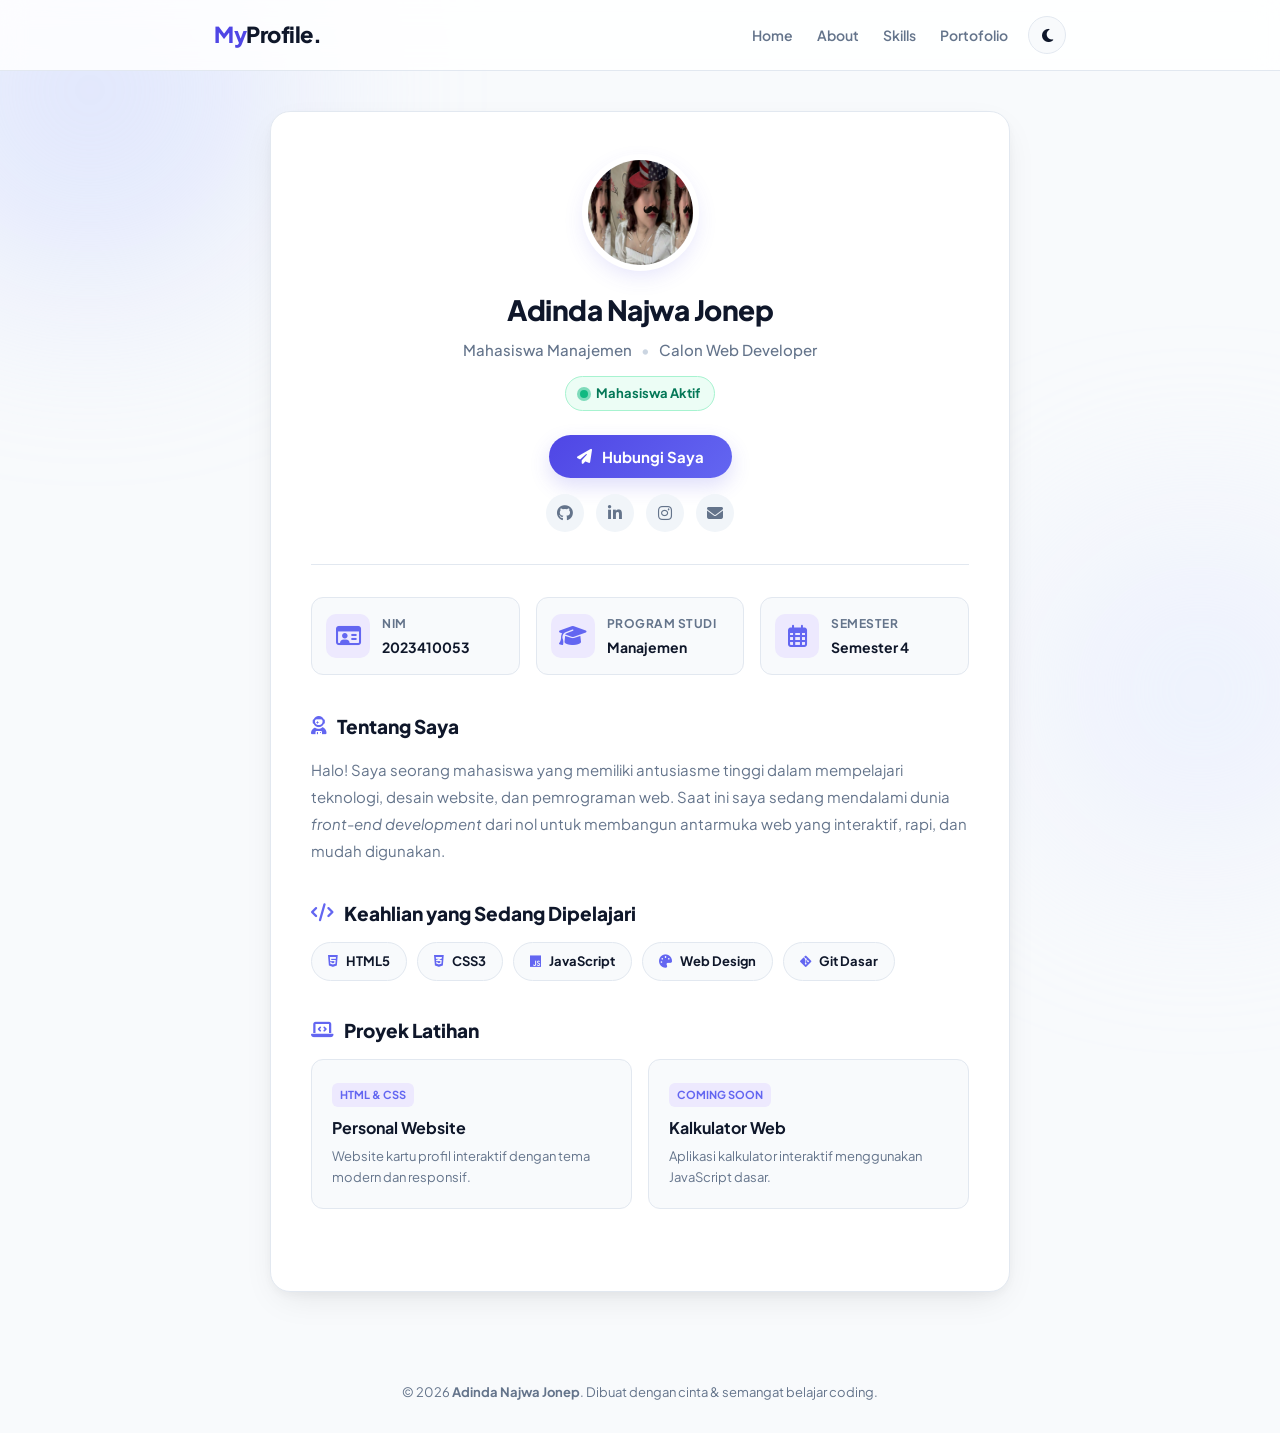
==== index.html @ 8501db05 "Add files via upload" ====
<!DOCTYPE html>
<html lang="id">

<head>
    <meta charset="UTF-8">
    <meta name="viewport" content="width=device-width, initial-scale=1.0">
    <title>Profil Mahasiswa - Adinda Najwa Jonep</title>

    <!-- Google Fonts: Plus Jakarta Sans -->
    <link rel="preconnect" href="https://fonts.googleapis.com">
    <link rel="preconnect" href="https://fonts.gstatic.com" crossorigin>
    <link href="https://fonts.googleapis.com/css2?family=Plus+Jakarta+Sans:wght@400;500;600;700;800&display=swap" rel="stylesheet">

    <!-- Font Awesome Icons -->
    <link rel="stylesheet" href="https://cdnjs.cloudflare.com/ajax/libs/font-awesome/6.5.1/css/all.min.css">

    <link rel="stylesheet" href="style.css">
</head>

<body>

    <!-- BACKGROUND GLOW EFFECT -->
    <div class="bg-shape shape-1"></div>
    <div class="bg-shape shape-2"></div>

    <!-- HEADER -->
    <header>
        <nav class="navbar">
            <h2 class="logo"><span class="highlight">My</span>Profile.</h2>

            <div class="nav-right">
                <ul class="menu">
                    <li><a href="#home">Home</a></li>
                    <li><a href="#about">About</a></li>
                    <li><a href="#skills">Skills</a></li>
                    <li><a href="#projects">Portofolio</a></li>
                </ul>

                <!-- TOMBOL TOGGLE DARK MODE -->
                <button id="theme-toggle" class="theme-btn" title="Ganti Mode Gelap/Terang" onclick="toggleTheme()">
                    <i id="theme-icon" class="fa-solid fa-moon"></i>
                </button>
            </div>
        </nav>
    </header>

    <!-- PROFIL UTAMA -->
    <main>
        <section class="profile-card" id="home">

            <!-- FOTO / INISIAL DENGAN GLOW RING -->
            <div class="avatar-wrapper">
                <img src="foto.jpg" alt="Foto Adinda Najwa" class="avatar" onerror="this.style.display='none'; document.getElementById('avatar-fallback').style.display='flex';">
                <div id="avatar-fallback" class="avatar" style="display: none;">
                    AJ
                </div>
            </div>

            <h1 translate="no">Adinda Najwa Jonep</h1>

            <p class="subtitle">
                Mahasiswa Manajemen <span class="divider">•</span> Calon Web Developer
            </p>

            <!-- STATUS BADGE DENGAN INDIKATOR BERKEDIP -->
            <div class="status-badge">
                <span class="status-dot"></span>
                Mahasiswa Aktif
            </div>

            <!-- TOMBOL AKSI & MEDSOS -->
            <div class="cta-actions">
                <button class="btn-primary" onclick="bukaModal()">
                    <i class="fa-solid fa-paper-plane"></i> Hubungi Saya
                </button>
                <div class="social-links">
                    <a href="https://github.com/username_kamu" target="_blank" title="GitHub" class="social-btn"><i class="fa-brands fa-github"></i></a>
                    <a href="https://linkedin.com/in/username_kamu" target="_blank" title="LinkedIn" class="social-btn"><i class="fa-brands fa-linkedin-in"></i></a>
                    <a href="https://instagram.com/dindawng" target="_blank" title="Instagram" class="social-btn"><i class="fa-brands fa-instagram"></i></a>
                    <a href="mailto:adindanajwa28@gmail.com" title="Email" class="social-btn"><i class="fa-solid fa-envelope"></i></a>
                </div>
            </div>

            <hr class="separator">

            <!-- INFORMASI MAHASISWA DENGAN IKON -->
            <div class="information">
                <div class="info-card">
                    <div class="info-icon"><i class="fa-regular fa-id-card"></i></div>
                    <div>
                        <h3>NIM</h3>
                        <p>2023410053</p>
                    </div>
                </div>

                <div class="info-card">
                    <div class="info-icon"><i class="fa-solid fa-graduation-cap"></i></div>
                    <div>
                        <h3>Program Studi</h3>
                        <p>Manajemen</p>
                    </div>
                </div>

                <div class="info-card">
                    <div class="info-icon"><i class="fa-regular fa-calendar-days"></i></div>
                    <div>
                        <h3>Semester</h3>
                        <p>Semester 4</p>
                    </div>
                </div>
            </div>

            <!-- TENTANG SAYA -->
            <section class="content-section" id="about">
                <h2><i class="fa-solid fa-user-astronaut"></i> Tentang Saya</h2>
                <p>
                    Halo! Saya seorang mahasiswa yang memiliki antusiasme tinggi dalam mempelajari teknologi, desain website, dan pemrograman web. Saat ini saya sedang mendalami dunia <em>front-end development</em> dari nol untuk membangun antarmuka web yang interaktif, rapi, dan mudah digunakan.
                </p>
            </section>

            <!-- KEMAMPUAN -->
            <section class="content-section" id="skills">
                <h2><i class="fa-solid fa-code"></i> Keahlian yang Sedang Dipelajari</h2>
                <div class="skill-list">
                    <span class="skill-pill"><i class="fa-brands fa-html5"></i> HTML5</span>
                    <span class="skill-pill"><i class="fa-brands fa-css3-alt"></i> CSS3</span>
                    <span class="skill-pill"><i class="fa-brands fa-js"></i> JavaScript</span>
                    <span class="skill-pill"><i class="fa-solid fa-palette"></i> Web Design</span>
                    <span class="skill-pill"><i class="fa-brands fa-git-alt"></i> Git Dasar</span>
                </div>
            </section>

            <!-- CONTOH SECTION PORTOFOLIO / PROYEK LATIHAN -->
            <section class="content-section" id="projects">
                <h2><i class="fa-solid fa-laptop-code"></i> Proyek Latihan</h2>
                <div class="project-grid">
                    <div class="project-card">
                        <div class="project-tag">HTML & CSS</div>
                        <h4>Personal Website</h4>
                        <p>Website kartu profil interaktif dengan tema modern dan responsif.</p>
                    </div>
                    <div class="project-card">
                        <div class="project-tag">Coming Soon</div>
                        <h4>Kalkulator Web</h4>
                        <p>Aplikasi kalkulator interaktif menggunakan JavaScript dasar.</p>
                    </div>
                </div>
            </section>

        </section>
    </main>

    <!-- FOOTER -->
    <footer>
        <p>© 2026 <strong>Adinda Najwa Jonep</strong>. Dibuat dengan cinta & semangat belajar coding.</p>
    </footer>

    <!-- MODAL POPUP KONTAK INTERAKTIF -->
    <div id="contact-modal" class="modal-backdrop" onclick="tutupModalLuar(event)">
        <div class="modal-box">
            <div class="modal-header">
                <h3><i class="fa-solid fa-address-book"></i> Hubungi Adinda</h3>
                <button class="modal-close" onclick="tutupModal()">&times;</button>
            </div>
            <div class="modal-body">
                <p>Silakan pilih media komunikasi yang paling kamu sukai:</p>
                <div class="modal-options">
                    <a href="https://wa.me/6287778567403?text=Halo%20Adinda,%20saya%20melihat%20website%20profil%20kamu!" target="_blank" class="modal-option-btn wa-btn">
                        <i class="fa-brands fa-whatsapp"></i> Chat via WhatsApp
                    </a>
                    <a href="mailto:adindanajwa28@gmail.com" class="modal-option-btn email-btn">
                        <i class="fa-solid fa-envelope"></i> Kirim Email
                    </a>
                    <button class="modal-option-btn copy-btn" onclick="salinKontak()">
                        <i class="fa-regular fa-copy"></i> <span id="copy-text">Salin Nomor WhatsApp</span>
                    </button>
                </div>
            </div>
        </div>
    </div>

    <!-- JAVASCRIPT UNTUK FITUR INTERAKTIF -->
    <script>
        // 1. FITUR TOGGLE DARK MODE (DENGAN LOCALSTORAGE)
        const themeIcon = document.getElementById('theme-icon');

        // Cek jika pengunjung sebelumnya memilih mode gelap
        if (localStorage.getItem('theme') === 'dark') {
            document.body.classList.add('dark-mode');
            themeIcon.classList.replace('fa-moon', 'fa-sun');
        }

        function toggleTheme() {
            document.body.classList.toggle('dark-mode');
            const isDark = document.body.classList.contains('dark-mode');

            if (isDark) {
                themeIcon.classList.replace('fa-moon', 'fa-sun');
                localStorage.setItem('theme', 'dark');
            } else {
                themeIcon.classList.replace('fa-sun', 'fa-moon');
                localStorage.setItem('theme', 'light');
            }
        }

        // 2. FITUR POPUP MODAL KONTAK
        const modal = document.getElementById('contact-modal');

        function bukaModal() {
            modal.classList.add('active');
        }

        function tutupModal() {
            modal.classList.remove('active');
        }

        function tutupModalLuar(e) {
            if (e.target === modal) {
                tutupModal();
            }
        }

        // Menutup modal dengan tombol Escape pada keyboard
        document.addEventListener('keydown', function(e) {
            if (e.key === 'Escape' && modal.classList.contains('active')) {
                tutupModal();
            }
        });

        // 3. FITUR SALIN NOMOR KE CLIPBOARD DENGAN FEEDBACK ANIMASI
        function salinKontak() {
            const nomor = "087778567403";
            navigator.clipboard.writeText(nomor).then(function() {
                const copyText = document.getElementById('copy-text');
                const originalText = copyText.innerText;
                copyText.innerText = "Nomor Tersalin! ✅";
                setTimeout(function() {
                    copyText.innerText = originalText;
                }, 2000);
            });
        }
    </script>
</body>
</html>
---- style.css ----
/* PENGATURAN DASAR & VARIABEL WARNA */
:root {
    --primary: #4f46e5;
    --primary-light: #6366f1;
    --primary-glow: rgba(79, 70, 229, 0.18);
    --secondary: #06b6d4;
    --text-dark: #0f172a;
    --text-muted: #64748b;
    --bg-page: #f8fafc;
    --card-bg: #ffffff;
    --card-sub-bg: #f8fafc;
    --nav-bg: rgba(255, 255, 255, 0.85);
    --border-color: #e2e8f0;
    --icon-bg: #ede9fe;
    --status-bg: #ecfdf5;
    --status-color: #047857;
    --status-border: #a7f3d0;
    --social-bg: #f1f5f9;
    --radius-lg: 20px;
    --radius-md: 12px;
}

/* TEMA GELAP (DARK MODE) */
body.dark-mode {
    --primary: #6366f1;
    --primary-light: #818cf8;
    --primary-glow: rgba(99, 102, 241, 0.35);
    --secondary: #22d3ee;
    --text-dark: #f8fafc;
    --text-muted: #94a3b8;
    --bg-page: #0f172a;
    --card-bg: #1e293b;
    --card-sub-bg: #0f172a;
    --nav-bg: rgba(15, 23, 42, 0.85);
    --border-color: #334155;
    --icon-bg: #312e81;
    --status-bg: rgba(16, 185, 129, 0.15);
    --status-color: #34d399;
    --status-border: rgba(16, 185, 129, 0.3);
    --social-bg: #334155;
}

* {
    margin: 0;
    padding: 0;
    box-sizing: border-box;
}

html {
    scroll-behavior: smooth;
}

body {
    font-family: 'Plus Jakarta Sans', sans-serif;
    background-color: var(--bg-page);
    color: var(--text-dark);
    position: relative;
    overflow-x: hidden;
    line-height: 1.6;
    transition: background-color 0.3s ease, color 0.3s ease;
}

/* HIASAN BACKGROUND GLOW */
.bg-shape {
    position: fixed;
    border-radius: 50%;
    filter: blur(100px);
    z-index: -1;
    opacity: 0.5;
    pointer-events: none;
    transition: background 0.3s ease;
}
.shape-1 {
    width: 380px;
    height: 380px;
    background: #c7d2fe;
    top: -100px;
    left: -100px;
}
.shape-2 {
    width: 320px;
    height: 320px;
    background: #e0e7ff;
    bottom: 50px;
    right: -80px;
}

body.dark-mode .shape-1 {
    background: #312e81;
    opacity: 0.25;
}
body.dark-mode .shape-2 {
    background: #1e1b4b;
    opacity: 0.25;
}

/* NAVBAR */
header {
    background-color: var(--nav-bg);
    backdrop-filter: blur(12px);
    position: sticky;
    top: 0;
    z-index: 100;
    border-bottom: 1px solid var(--border-color);
    transition: background-color 0.3s ease, border-color 0.3s ease;
}

.navbar {
    max-width: 900px;
    margin: auto;
    padding: 16px 24px;
    display: flex;
    justify-content: space-between;
    align-items: center;
}

.logo {
    font-size: 22px;
    font-weight: 800;
    color: var(--text-dark);
    letter-spacing: -0.5px;
}

.logo .highlight {
    color: var(--primary);
}

.nav-right {
    display: flex;
    align-items: center;
    gap: 20px;
}

.menu {
    display: flex;
    gap: 24px;
    list-style: none;
}

.menu a {
    text-decoration: none;
    color: var(--text-muted);
    font-weight: 600;
    font-size: 14px;
    transition: color 0.2s ease;
}

.menu a:hover {
    color: var(--primary);
}

/* TOMBOL TEMA (DARK / LIGHT) */
.theme-btn {
    background: var(--card-sub-bg);
    border: 1px solid var(--border-color);
    color: var(--text-dark);
    width: 38px;
    height: 38px;
    border-radius: 50%;
    cursor: pointer;
    display: flex;
    align-items: center;
    justify-content: center;
    font-size: 15px;
    transition: all 0.3s ease;
}

.theme-btn:hover {
    background-color: var(--primary);
    color: white;
    border-color: var(--primary);
    transform: rotate(20deg) scale(1.08);
}

/* MAIN WRAPPER */
main {
    max-width: 780px;
    margin: 40px auto 60px;
    padding: 0 20px;
}

/* KARTU PROFIL UTAMA */
.profile-card {
    background-color: var(--card-bg);
    padding: 48px 40px;
    border-radius: var(--radius-lg);
    box-shadow: 0 12px 36px -10px rgba(0, 0, 0, 0.1), 
                0 4px 12px rgba(0, 0, 0, 0.04);
    border: 1px solid var(--border-color);
    text-align: center;
    transition: background-color 0.3s ease, border-color 0.3s ease;
}

/* AVATAR DENGAN RING GRADIENT */
.avatar-wrapper {
    display: inline-block;
    margin-bottom: 16px;
}

.avatar {
    width: 105px;
    height: 105px;
    border-radius: 50%;
    object-fit: cover;
    box-shadow: 0 0 0 6px var(--card-bg), 0 8px 24px var(--primary-glow);
    transition: transform 0.3s ease, box-shadow 0.3s ease;
    display: block;
}

div.avatar {
    background: linear-gradient(135deg, var(--primary), var(--secondary));
    color: white;
    display: flex;
    justify-content: center;
    align-items: center;
    font-size: 36px;
    font-weight: 800;
}

.avatar:hover {
    transform: scale(1.06) rotate(3deg);
}

.profile-card h1 {
    font-size: 28px;
    font-weight: 800;
    color: var(--text-dark);
    margin-bottom: 6px;
    letter-spacing: -0.5px;
}

.subtitle {
    color: var(--text-muted);
    font-size: 15px;
    margin-bottom: 14px;
    font-weight: 500;
}

.subtitle .divider {
    color: #cbd5e1;
    margin: 0 6px;
}

/* STATUS BADGE DENGAN ANIMASI PULSE */
.status-badge {
    display: inline-flex;
    align-items: center;
    gap: 8px;
    background-color: #ecfdf5;
    color: #047857;
    padding: 6px 14px;
    border-radius: 999px;
    font-size: 13px;
    font-weight: 700;
    border: 1px solid #a7f3d0;
    margin-bottom: 24px;
}

.status-dot {
    width: 8px;
    height: 8px;
    background-color: #10b981;
    border-radius: 50%;
    position: relative;
}

.status-dot::after {
    content: '';
    position: absolute;
    top: -3px;
    left: -3px;
    width: 14px;
    height: 14px;
    border-radius: 50%;
    background-color: #10b981;
    opacity: 0.5;
    animation: pulse 1.8s infinite;
}

@keyframes pulse {
    0% { transform: scale(0.6); opacity: 0.8; }
    100% { transform: scale(1.8); opacity: 0; }
}

/* TOMBOL AKSI & MEDIA SOSIAL */
.cta-actions {
    display: flex;
    flex-direction: column;
    align-items: center;
    gap: 16px;
    margin-bottom: 10px;
}

.btn-primary {
    display: inline-flex;
    align-items: center;
    gap: 10px;
    background: linear-gradient(135deg, var(--primary), var(--primary-light));
    color: white;
    padding: 12px 28px;
    font-size: 15px;
    font-weight: 700;
    font-family: inherit;
    border: none;
    border-radius: 999px;
    cursor: pointer;
    text-decoration: none;
    box-shadow: 0 8px 20px var(--primary-glow);
    transition: all 0.25s ease;
}

.btn-primary:hover {
    transform: translateY(-2px);
    box-shadow: 0 12px 24px rgba(79, 70, 229, 0.3);
}

.btn-primary:active {
    transform: translateY(0);
}

.social-links {
    display: flex;
    gap: 12px;
}

.social-btn {
    width: 38px;
    height: 38px;
    border-radius: 50%;
    background-color: var(--social-bg);
    color: var(--text-muted);
    display: flex;
    align-items: center;
    justify-content: center;
    text-decoration: none;
    font-size: 16px;
    transition: all 0.2s ease;
}

.social-btn:hover {
    background-color: var(--primary);
    color: white;
    transform: translateY(-3px);
}

.separator {
    border: none;
    border-top: 1px solid var(--border-color);
    margin: 32px 0;
}

/* GRID INFORMASI MAHASISWA */
.information {
    display: grid;
    grid-template-columns: repeat(3, 1fr);
    gap: 16px;
    margin-bottom: 36px;
}

.info-card {
    background-color: var(--card-sub-bg);
    border: 1px solid var(--border-color);
    padding: 16px 14px;
    border-radius: var(--radius-md);
    display: flex;
    align-items: center;
    gap: 12px;
    text-align: left;
    transition: all 0.25s ease;
}

.info-card:hover {
    background-color: var(--card-bg);
    box-shadow: 0 8px 20px rgba(0, 0, 0, 0.08);
    transform: translateY(-3px);
    border-color: var(--primary-light);
}

.info-icon {
    font-size: 22px;
    color: var(--primary-light);
    background-color: var(--icon-bg);
    width: 44px;
    height: 44px;
    border-radius: 10px;
    display: flex;
    align-items: center;
    justify-content: center;
    flex-shrink: 0;
    transition: background-color 0.3s ease, color 0.3s ease;
}

.info-card h3 {
    font-size: 12px;
    text-transform: uppercase;
    letter-spacing: 0.5px;
    color: var(--text-muted);
    margin-bottom: 2px;
}

.info-card p {
    font-size: 14px;
    font-weight: 700;
    color: var(--text-dark);
}

/* SECTION KONTEN */
.content-section {
    text-align: left;
    margin-bottom: 34px;
}

.content-section h2 {
    font-size: 19px;
    font-weight: 800;
    margin-bottom: 14px;
    color: var(--text-dark);
    display: flex;
    align-items: center;
    gap: 10px;
}

.content-section h2 i {
    color: var(--primary-light);
    font-size: 18px;
}

.content-section p {
    color: var(--text-muted);
    font-size: 15px;
    line-height: 1.8;
}

/* SKILLS BADGES */
.skill-list {
    display: flex;
    flex-wrap: wrap;
    gap: 10px;
}

.skill-pill {
    background: var(--card-sub-bg);
    color: var(--text-dark);
    padding: 8px 16px;
    border-radius: 999px;
    font-size: 13px;
    font-weight: 700;
    display: inline-flex;
    align-items: center;
    gap: 8px;
    border: 1px solid var(--border-color);
    transition: all 0.2s ease;
    cursor: default;
}

.skill-pill i {
    color: var(--primary-light);
}

.skill-pill:hover {
    background-color: var(--primary);
    color: white;
    border-color: var(--primary);
    transform: translateY(-2px);
}

.skill-pill:hover i {
    color: white;
}

/* PORTOFOLIO / PROYEK */
.project-grid {
    display: grid;
    grid-template-columns: repeat(2, 1fr);
    gap: 16px;
}

.project-card {
    background-color: var(--card-sub-bg);
    border: 1px solid var(--border-color);
    padding: 20px;
    border-radius: var(--radius-md);
    transition: all 0.25s ease;
}

.project-card:hover {
    background-color: var(--card-bg);
    box-shadow: 0 10px 24px rgba(0, 0, 0, 0.08);
    transform: translateY(-3px);
    border-color: var(--primary-light);
}

.project-tag {
    display: inline-block;
    font-size: 11px;
    font-weight: 700;
    text-transform: uppercase;
    color: var(--primary-light);
    background-color: var(--icon-bg);
    padding: 3px 8px;
    border-radius: 6px;
    margin-bottom: 8px;
    transition: background-color 0.3s ease, color 0.3s ease;
}

.project-card h4 {
    font-size: 16px;
    font-weight: 700;
    margin-bottom: 6px;
    color: var(--text-dark);
}

.project-card p {
    font-size: 13px;
    line-height: 1.6;
    color: var(--text-muted);
}

/* MODAL POPUP KONTAK INTERAKTIF */
.modal-backdrop {
    position: fixed;
    top: 0;
    left: 0;
    width: 100%;
    height: 100%;
    background-color: rgba(15, 23, 42, 0.65);
    backdrop-filter: blur(8px);
    display: none;
    justify-content: center;
    align-items: center;
    z-index: 1000;
    opacity: 0;
    transition: opacity 0.3s ease;
    padding: 20px;
}

.modal-backdrop.active {
    display: flex;
    opacity: 1;
}

.modal-box {
    background-color: var(--card-bg);
    border: 1px solid var(--border-color);
    border-radius: var(--radius-lg);
    width: 100%;
    max-width: 420px;
    padding: 28px;
    box-shadow: 0 20px 50px rgba(0, 0, 0, 0.3);
    transform: translateY(20px) scale(0.95);
    transition: all 0.3s cubic-bezier(0.34, 1.56, 0.64, 1);
}

.modal-backdrop.active .modal-box {
    transform: translateY(0) scale(1);
}

.modal-header {
    display: flex;
    justify-content: space-between;
    align-items: center;
    margin-bottom: 12px;
}

.modal-header h3 {
    font-size: 18px;
    font-weight: 800;
    color: var(--text-dark);
    display: flex;
    align-items: center;
    gap: 10px;
}

.modal-header h3 i {
    color: var(--primary-light);
}

.modal-close {
    background: none;
    border: none;
    font-size: 26px;
    color: var(--text-muted);
    cursor: pointer;
    line-height: 1;
    transition: color 0.2s ease;
}

.modal-close:hover {
    color: #ef4444;
}

.modal-body p {
    color: var(--text-muted);
    font-size: 14px;
    margin-bottom: 20px;
    line-height: 1.5;
}

.modal-options {
    display: flex;
    flex-direction: column;
    gap: 12px;
}

.modal-option-btn {
    display: flex;
    align-items: center;
    justify-content: center;
    gap: 10px;
    padding: 13px 20px;
    border-radius: var(--radius-md);
    font-weight: 700;
    font-size: 14px;
    text-decoration: none;
    border: none;
    cursor: pointer;
    font-family: inherit;
    transition: all 0.2s ease;
}

.modal-option-btn.wa-btn {
    background: #22c55e;
    color: white;
}
.modal-option-btn.wa-btn:hover {
    background: #16a34a;
    transform: translateY(-2px);
    box-shadow: 0 6px 16px rgba(34, 197, 94, 0.3);
}

.modal-option-btn.email-btn {
    background: var(--card-sub-bg);
    color: var(--text-dark);
    border: 1px solid var(--border-color);
}
.modal-option-btn.email-btn:hover {
    background: var(--primary);
    color: white;
    border-color: var(--primary);
    transform: translateY(-2px);
}

.modal-option-btn.copy-btn {
    background: var(--card-sub-bg);
    color: var(--text-dark);
    border: 1px solid var(--border-color);
}
.modal-option-btn.copy-btn:hover {
    background: var(--card-bg);
    border-color: var(--primary-light);
    color: var(--primary-light);
}

/* FOOTER */
footer {
    text-align: center;
    padding: 30px 20px;
    color: var(--text-muted);
    font-size: 13px;
}

/* RESPONSIVE (MOBILE) */
@media (max-width: 640px) {
    .profile-card {
        padding: 30px 20px;
    }

    .navbar {
        flex-direction: column;
        gap: 14px;
    }

    .nav-right {
        flex-direction: column;
        gap: 14px;
    }

    .information {
        grid-template-columns: 1fr;
    }

    .project-grid {
        grid-template-columns: 1fr;
    }
}
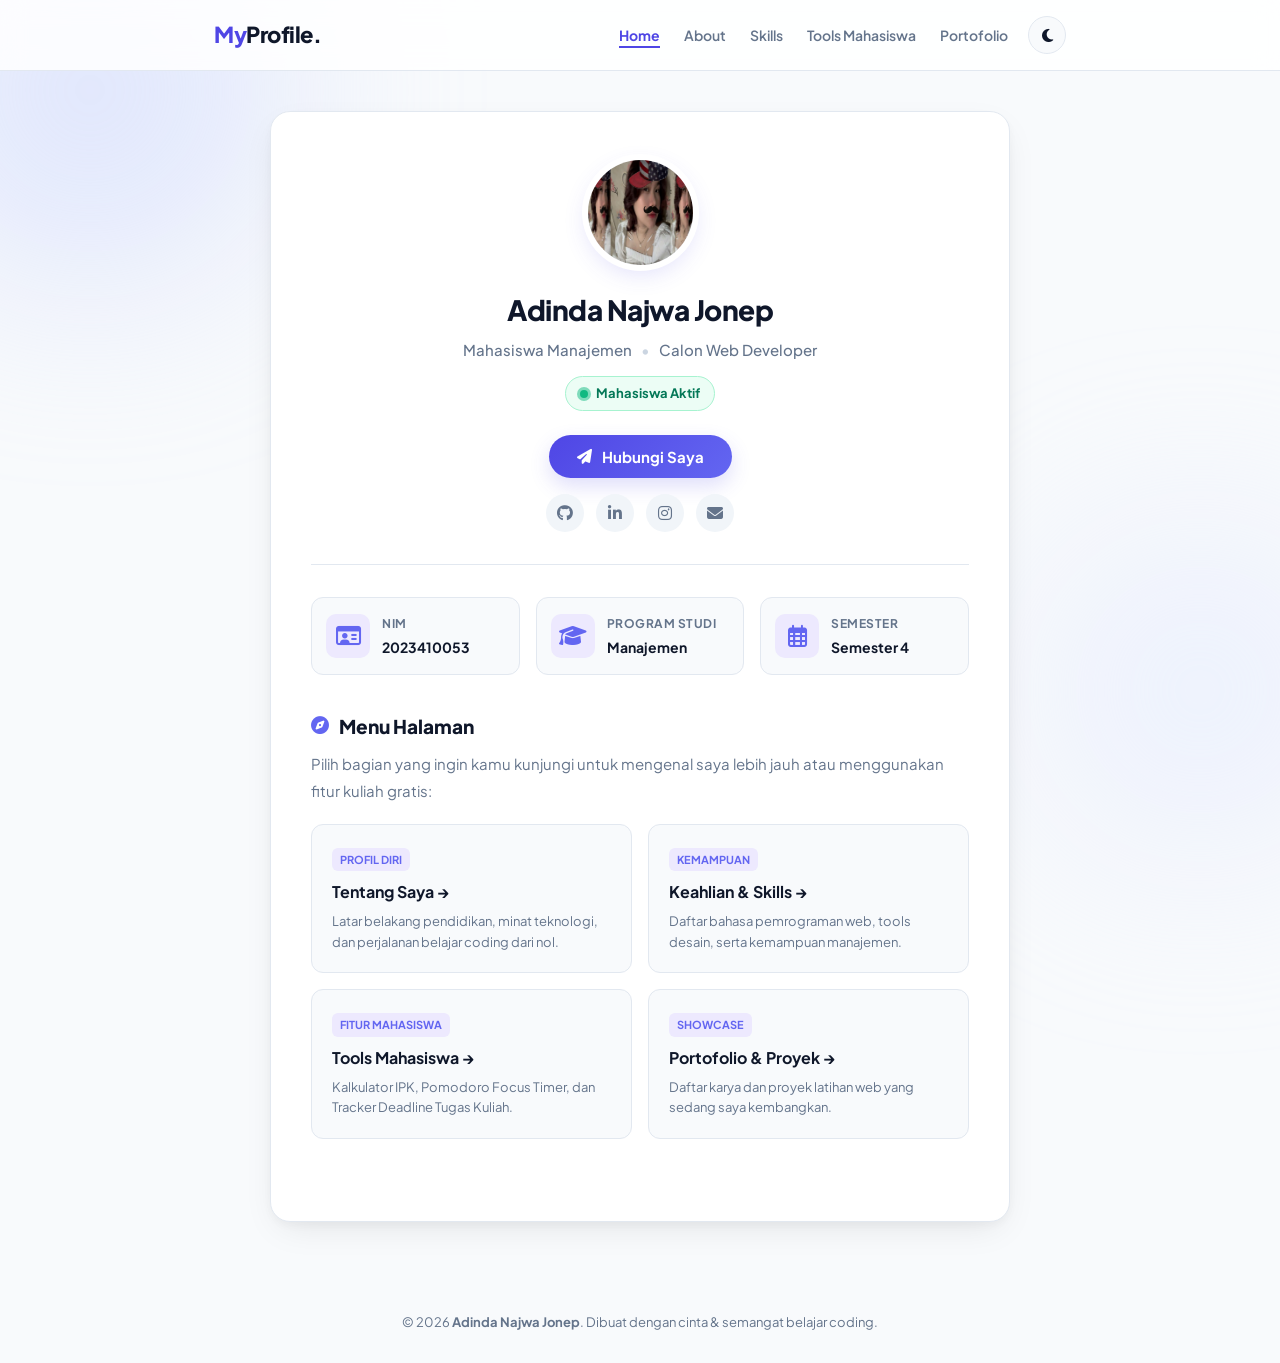
==== commit b734f0e1: "Add files via upload" ====
--- a/index.html
+++ b/index.html
@@ -1,244 +1,238 @@
-<!DOCTYPE html>
-<html lang="id">
-
-<head>
-    <meta charset="UTF-8">
-    <meta name="viewport" content="width=device-width, initial-scale=1.0">
-    <title>Profil Mahasiswa - Adinda Najwa Jonep</title>
-
-    <!-- Google Fonts: Plus Jakarta Sans -->
-    <link rel="preconnect" href="https://fonts.googleapis.com">
-    <link rel="preconnect" href="https://fonts.gstatic.com" crossorigin>
-    <link href="https://fonts.googleapis.com/css2?family=Plus+Jakarta+Sans:wght@400;500;600;700;800&display=swap" rel="stylesheet">
-
-    <!-- Font Awesome Icons -->
-    <link rel="stylesheet" href="https://cdnjs.cloudflare.com/ajax/libs/font-awesome/6.5.1/css/all.min.css">
-
-    <link rel="stylesheet" href="style.css">
-</head>
-
-<body>
-
-    <!-- BACKGROUND GLOW EFFECT -->
-    <div class="bg-shape shape-1"></div>
-    <div class="bg-shape shape-2"></div>
-
-    <!-- HEADER -->
-    <header>
-        <nav class="navbar">
-            <h2 class="logo"><span class="highlight">My</span>Profile.</h2>
-
-            <div class="nav-right">
-                <ul class="menu">
-                    <li><a href="#home">Home</a></li>
-                    <li><a href="#about">About</a></li>
-                    <li><a href="#skills">Skills</a></li>
-                    <li><a href="#projects">Portofolio</a></li>
-                </ul>
-
-                <!-- TOMBOL TOGGLE DARK MODE -->
-                <button id="theme-toggle" class="theme-btn" title="Ganti Mode Gelap/Terang" onclick="toggleTheme()">
-                    <i id="theme-icon" class="fa-solid fa-moon"></i>
-                </button>
-            </div>
-        </nav>
-    </header>
-
-    <!-- PROFIL UTAMA -->
-    <main>
-        <section class="profile-card" id="home">
-
-            <!-- FOTO / INISIAL DENGAN GLOW RING -->
-            <div class="avatar-wrapper">
-                <img src="foto.jpg" alt="Foto Adinda Najwa" class="avatar" onerror="this.style.display='none'; document.getElementById('avatar-fallback').style.display='flex';">
-                <div id="avatar-fallback" class="avatar" style="display: none;">
-                    AJ
-                </div>
-            </div>
-
-            <h1 translate="no">Adinda Najwa Jonep</h1>
-
-            <p class="subtitle">
-                Mahasiswa Manajemen <span class="divider">•</span> Calon Web Developer
-            </p>
-
-            <!-- STATUS BADGE DENGAN INDIKATOR BERKEDIP -->
-            <div class="status-badge">
-                <span class="status-dot"></span>
-                Mahasiswa Aktif
-            </div>
-
-            <!-- TOMBOL AKSI & MEDSOS -->
-            <div class="cta-actions">
-                <button class="btn-primary" onclick="bukaModal()">
-                    <i class="fa-solid fa-paper-plane"></i> Hubungi Saya
-                </button>
-                <div class="social-links">
-                    <a href="https://github.com/username_kamu" target="_blank" title="GitHub" class="social-btn"><i class="fa-brands fa-github"></i></a>
-                    <a href="https://linkedin.com/in/username_kamu" target="_blank" title="LinkedIn" class="social-btn"><i class="fa-brands fa-linkedin-in"></i></a>
-                    <a href="https://instagram.com/dindawng" target="_blank" title="Instagram" class="social-btn"><i class="fa-brands fa-instagram"></i></a>
-                    <a href="mailto:adindanajwa28@gmail.com" title="Email" class="social-btn"><i class="fa-solid fa-envelope"></i></a>
-                </div>
-            </div>
-
-            <hr class="separator">
-
-            <!-- INFORMASI MAHASISWA DENGAN IKON -->
-            <div class="information">
-                <div class="info-card">
-                    <div class="info-icon"><i class="fa-regular fa-id-card"></i></div>
-                    <div>
-                        <h3>NIM</h3>
-                        <p>2023410053</p>
-                    </div>
-                </div>
-
-                <div class="info-card">
-                    <div class="info-icon"><i class="fa-solid fa-graduation-cap"></i></div>
-                    <div>
-                        <h3>Program Studi</h3>
-                        <p>Manajemen</p>
-                    </div>
-                </div>
-
-                <div class="info-card">
-                    <div class="info-icon"><i class="fa-regular fa-calendar-days"></i></div>
-                    <div>
-                        <h3>Semester</h3>
-                        <p>Semester 4</p>
-                    </div>
-                </div>
-            </div>
-
-            <!-- TENTANG SAYA -->
-            <section class="content-section" id="about">
-                <h2><i class="fa-solid fa-user-astronaut"></i> Tentang Saya</h2>
-                <p>
-                    Halo! Saya seorang mahasiswa yang memiliki antusiasme tinggi dalam mempelajari teknologi, desain website, dan pemrograman web. Saat ini saya sedang mendalami dunia <em>front-end development</em> dari nol untuk membangun antarmuka web yang interaktif, rapi, dan mudah digunakan.
-                </p>
-            </section>
-
-            <!-- KEMAMPUAN -->
-            <section class="content-section" id="skills">
-                <h2><i class="fa-solid fa-code"></i> Keahlian yang Sedang Dipelajari</h2>
-                <div class="skill-list">
-                    <span class="skill-pill"><i class="fa-brands fa-html5"></i> HTML5</span>
-                    <span class="skill-pill"><i class="fa-brands fa-css3-alt"></i> CSS3</span>
-                    <span class="skill-pill"><i class="fa-brands fa-js"></i> JavaScript</span>
-                    <span class="skill-pill"><i class="fa-solid fa-palette"></i> Web Design</span>
-                    <span class="skill-pill"><i class="fa-brands fa-git-alt"></i> Git Dasar</span>
-                </div>
-            </section>
-
-            <!-- CONTOH SECTION PORTOFOLIO / PROYEK LATIHAN -->
-            <section class="content-section" id="projects">
-                <h2><i class="fa-solid fa-laptop-code"></i> Proyek Latihan</h2>
-                <div class="project-grid">
-                    <div class="project-card">
-                        <div class="project-tag">HTML & CSS</div>
-                        <h4>Personal Website</h4>
-                        <p>Website kartu profil interaktif dengan tema modern dan responsif.</p>
-                    </div>
-                    <div class="project-card">
-                        <div class="project-tag">Coming Soon</div>
-                        <h4>Kalkulator Web</h4>
-                        <p>Aplikasi kalkulator interaktif menggunakan JavaScript dasar.</p>
-                    </div>
-                </div>
-            </section>
-
-        </section>
-    </main>
-
-    <!-- FOOTER -->
-    <footer>
-        <p>© 2026 <strong>Adinda Najwa Jonep</strong>. Dibuat dengan cinta & semangat belajar coding.</p>
-    </footer>
-
-    <!-- MODAL POPUP KONTAK INTERAKTIF -->
-    <div id="contact-modal" class="modal-backdrop" onclick="tutupModalLuar(event)">
-        <div class="modal-box">
-            <div class="modal-header">
-                <h3><i class="fa-solid fa-address-book"></i> Hubungi Adinda</h3>
-                <button class="modal-close" onclick="tutupModal()">&times;</button>
-            </div>
-            <div class="modal-body">
-                <p>Silakan pilih media komunikasi yang paling kamu sukai:</p>
-                <div class="modal-options">
-                    <a href="https://wa.me/6287778567403?text=Halo%20Adinda,%20saya%20melihat%20website%20profil%20kamu!" target="_blank" class="modal-option-btn wa-btn">
-                        <i class="fa-brands fa-whatsapp"></i> Chat via WhatsApp
-                    </a>
-                    <a href="mailto:adindanajwa28@gmail.com" class="modal-option-btn email-btn">
-                        <i class="fa-solid fa-envelope"></i> Kirim Email
-                    </a>
-                    <button class="modal-option-btn copy-btn" onclick="salinKontak()">
-                        <i class="fa-regular fa-copy"></i> <span id="copy-text">Salin Nomor WhatsApp</span>
-                    </button>
-                </div>
-            </div>
-        </div>
-    </div>
-
-    <!-- JAVASCRIPT UNTUK FITUR INTERAKTIF -->
-    <script>
-        // 1. FITUR TOGGLE DARK MODE (DENGAN LOCALSTORAGE)
-        const themeIcon = document.getElementById('theme-icon');
-
-        // Cek jika pengunjung sebelumnya memilih mode gelap
-        if (localStorage.getItem('theme') === 'dark') {
-            document.body.classList.add('dark-mode');
-            themeIcon.classList.replace('fa-moon', 'fa-sun');
-        }
-
-        function toggleTheme() {
-            document.body.classList.toggle('dark-mode');
-            const isDark = document.body.classList.contains('dark-mode');
-
-            if (isDark) {
-                themeIcon.classList.replace('fa-moon', 'fa-sun');
-                localStorage.setItem('theme', 'dark');
-            } else {
-                themeIcon.classList.replace('fa-sun', 'fa-moon');
-                localStorage.setItem('theme', 'light');
-            }
-        }
-
-        // 2. FITUR POPUP MODAL KONTAK
-        const modal = document.getElementById('contact-modal');
-
-        function bukaModal() {
-            modal.classList.add('active');
-        }
-
-        function tutupModal() {
-            modal.classList.remove('active');
-        }
-
-        function tutupModalLuar(e) {
-            if (e.target === modal) {
-                tutupModal();
-            }
-        }
-
-        // Menutup modal dengan tombol Escape pada keyboard
-        document.addEventListener('keydown', function(e) {
-            if (e.key === 'Escape' && modal.classList.contains('active')) {
-                tutupModal();
-            }
-        });
-
-        // 3. FITUR SALIN NOMOR KE CLIPBOARD DENGAN FEEDBACK ANIMASI
-        function salinKontak() {
-            const nomor = "087778567403";
-            navigator.clipboard.writeText(nomor).then(function() {
-                const copyText = document.getElementById('copy-text');
-                const originalText = copyText.innerText;
-                copyText.innerText = "Nomor Tersalin! ✅";
-                setTimeout(function() {
-                    copyText.innerText = originalText;
-                }, 2000);
-            });
-        }
-    </script>
-</body>
-</html>+<!DOCTYPE html>
+<html lang="id">
+
+<head>
+    <meta charset="UTF-8">
+    <meta name="viewport" content="width=device-width, initial-scale=1.0">
+    <title>Beranda - Adinda Najwa Jonep</title>
+
+    <!-- Google Fonts: Plus Jakarta Sans -->
+    <link rel="preconnect" href="https://fonts.googleapis.com">
+    <link rel="preconnect" href="https://fonts.gstatic.com" crossorigin>
+    <link href="https://fonts.googleapis.com/css2?family=Plus+Jakarta+Sans:wght@400;500;600;700;800&display=swap" rel="stylesheet">
+
+    <!-- Font Awesome Icons -->
+    <link rel="stylesheet" href="https://cdnjs.cloudflare.com/ajax/libs/font-awesome/6.5.1/css/all.min.css">
+
+    <link rel="stylesheet" href="style.css">
+</head>
+
+<body>
+
+    <!-- BACKGROUND GLOW EFFECT -->
+    <div class="bg-shape shape-1"></div>
+    <div class="bg-shape shape-2"></div>
+
+    <!-- HEADER & NAVBAR -->
+    <header>
+        <nav class="navbar">
+            <h2 class="logo"><a href="index.html" style="text-decoration:none; color:inherit;"><span class="highlight">My</span>Profile.</a></h2>
+
+            <div class="nav-right">
+                <ul class="menu">
+                    <li><a href="index.html" class="active">Home</a></li>
+                    <li><a href="about.html">About</a></li>
+                    <li><a href="skills.html">Skills</a></li>
+                    <li><a href="tools.html">Tools Mahasiswa</a></li>
+                    <li><a href="projects.html">Portofolio</a></li>
+                </ul>
+
+                <!-- TOMBOL TOGGLE DARK MODE -->
+                <button id="theme-toggle" class="theme-btn" title="Ganti Mode Gelap/Terang" onclick="toggleTheme()">
+                    <i id="theme-icon" class="fa-solid fa-moon"></i>
+                </button>
+            </div>
+        </nav>
+    </header>
+
+    <!-- PROFIL UTAMA -->
+    <main>
+        <section class="profile-card">
+
+            <!-- FOTO / INISIAL DENGAN GLOW RING -->
+            <div class="avatar-wrapper">
+                <img src="foto.jpg" alt="Foto Adinda Najwa" class="avatar" onerror="this.style.display='none'; document.getElementById('avatar-fallback').style.display='flex';">
+                <div id="avatar-fallback" class="avatar" style="display: none;">
+                    AJ
+                </div>
+            </div>
+
+            <h1 translate="no">Adinda Najwa Jonep</h1>
+
+            <p class="subtitle">
+                Mahasiswa Manajemen <span class="divider">•</span> Calon Web Developer
+            </p>
+
+            <!-- STATUS BADGE DENGAN INDIKATOR BERKEDIP -->
+            <div class="status-badge">
+                <span class="status-dot"></span>
+                Mahasiswa Aktif
+            </div>
+
+            <!-- TOMBOL AKSI & MEDSOS -->
+            <div class="cta-actions">
+                <button class="btn-primary" onclick="bukaModal()">
+                    <i class="fa-solid fa-paper-plane"></i> Hubungi Saya
+                </button>
+                <div class="social-links">
+                    <a href="https://github.com/awaagt" target="_blank" title="GitHub" class="social-btn"><i class="fa-brands fa-github"></i></a>
+                    <a href="https://linkedin.com" target="_blank" title="LinkedIn" class="social-btn"><i class="fa-brands fa-linkedin-in"></i></a>
+                    <a href="https://instagram.com/dindawng" target="_blank" title="Instagram" class="social-btn"><i class="fa-brands fa-instagram"></i></a>
+                    <a href="mailto:adindanajwa28@gmail.com" title="Email" class="social-btn"><i class="fa-solid fa-envelope"></i></a>
+                </div>
+            </div>
+
+            <hr class="separator">
+
+            <!-- INFORMASI MAHASISWA DENGAN IKON -->
+            <div class="information">
+                <div class="info-card">
+                    <div class="info-icon"><i class="fa-regular fa-id-card"></i></div>
+                    <div>
+                        <h3>NIM</h3>
+                        <p>2023410053</p>
+                    </div>
+                </div>
+
+                <div class="info-card">
+                    <div class="info-icon"><i class="fa-solid fa-graduation-cap"></i></div>
+                    <div>
+                        <h3>Program Studi</h3>
+                        <p>Manajemen</p>
+                    </div>
+                </div>
+
+                <div class="info-card">
+                    <div class="info-icon"><i class="fa-regular fa-calendar-days"></i></div>
+                    <div>
+                        <h3>Semester</h3>
+                        <p>Semester 4</p>
+                    </div>
+                </div>
+            </div>
+
+            <!-- JELAJAHI MENU HALAMAN LAINNYA -->
+            <section class="content-section">
+                <h2><i class="fa-solid fa-compass"></i> Menu Halaman</h2>
+                <p class="section-desc">Pilih bagian yang ingin kamu kunjungi untuk mengenal saya lebih jauh atau menggunakan fitur kuliah gratis:</p>
+
+                <div class="project-grid">
+                    <div class="project-card">
+                        <div class="project-tag">Profil Diri</div>
+                        <h4><a href="about.html" style="text-decoration:none; color:inherit;">Tentang Saya →</a></h4>
+                        <p>Latar belakang pendidikan, minat teknologi, dan perjalanan belajar coding dari nol.</p>
+                    </div>
+
+                    <div class="project-card">
+                        <div class="project-tag">Kemampuan</div>
+                        <h4><a href="skills.html" style="text-decoration:none; color:inherit;">Keahlian & Skills →</a></h4>
+                        <p>Daftar bahasa pemrograman web, tools desain, serta kemampuan manajemen.</p>
+                    </div>
+
+                    <div class="project-card">
+                        <div class="project-tag">Fitur Mahasiswa</div>
+                        <h4><a href="tools.html" style="text-decoration:none; color:inherit;">Tools Mahasiswa →</a></h4>
+                        <p>Kalkulator IPK, Pomodoro Focus Timer, dan Tracker Deadline Tugas Kuliah.</p>
+                    </div>
+
+                    <div class="project-card">
+                        <div class="project-tag">Showcase</div>
+                        <h4><a href="projects.html" style="text-decoration:none; color:inherit;">Portofolio & Proyek →</a></h4>
+                        <p>Daftar karya dan proyek latihan web yang sedang saya kembangkan.</p>
+                    </div>
+                </div>
+            </section>
+
+        </section>
+    </main>
+
+    <!-- FOOTER -->
+    <footer>
+        <p>© 2026 <strong>Adinda Najwa Jonep</strong>. Dibuat dengan cinta & semangat belajar coding.</p>
+    </footer>
+
+    <!-- MODAL POPUP KONTAK INTERAKTIF -->
+    <div id="contact-modal" class="modal-backdrop" onclick="tutupModalLuar(event)">
+        <div class="modal-box">
+            <div class="modal-header">
+                <h3><i class="fa-solid fa-address-book"></i> Hubungi Adinda</h3>
+                <button class="modal-close" onclick="tutupModal()">&times;</button>
+            </div>
+            <div class="modal-body">
+                <p>Silakan pilih media komunikasi yang paling kamu sukai:</p>
+                <div class="modal-options">
+                    <a href="https://wa.me/6287778567403?text=Halo%20Adinda,%20saya%20melihat%20website%20profil%20kamu!" target="_blank" class="modal-option-btn wa-btn">
+                        <i class="fa-brands fa-whatsapp"></i> Chat via WhatsApp
+                    </a>
+                    <a href="mailto:adindanajwa28@gmail.com" class="modal-option-btn email-btn">
+                        <i class="fa-solid fa-envelope"></i> Kirim Email
+                    </a>
+                    <button class="modal-option-btn copy-btn" onclick="salinKontak()">
+                        <i class="fa-regular fa-copy"></i> <span id="copy-text">Salin Nomor WhatsApp</span>
+                    </button>
+                </div>
+            </div>
+        </div>
+    </div>
+
+    <!-- JAVASCRIPT: THEME & MODAL -->
+    <script>
+        // 1. FITUR TOGGLE DARK MODE (LOCALSTORAGE)
+        const themeIcon = document.getElementById('theme-icon');
+
+        if (localStorage.getItem('theme') === 'dark') {
+            document.body.classList.add('dark-mode');
+            themeIcon.classList.replace('fa-moon', 'fa-sun');
+        }
+
+        function toggleTheme() {
+            document.body.classList.toggle('dark-mode');
+            const isDark = document.body.classList.contains('dark-mode');
+
+            if (isDark) {
+                themeIcon.classList.replace('fa-moon', 'fa-sun');
+                localStorage.setItem('theme', 'dark');
+            } else {
+                themeIcon.classList.replace('fa-sun', 'fa-moon');
+                localStorage.setItem('theme', 'light');
+            }
+        }
+
+        // 2. FITUR POPUP MODAL KONTAK
+        const modal = document.getElementById('contact-modal');
+
+        function bukaModal() {
+            modal.classList.add('active');
+        }
+
+        function tutupModal() {
+            modal.classList.remove('active');
+        }
+
+        function tutupModalLuar(e) {
+            if (e.target === modal) {
+                tutupModal();
+            }
+        }
+
+        document.addEventListener('keydown', function(e) {
+            if (e.key === 'Escape' && modal.classList.contains('active')) {
+                tutupModal();
+            }
+        });
+
+        // 3. FITUR SALIN NOMOR WHATSAPP KE CLIPBOARD
+        function salinKontak() {
+            const nomor = "087778567403";
+            navigator.clipboard.writeText(nomor).then(function() {
+                const copyText = document.getElementById('copy-text');
+                const originalText = copyText.innerText;
+                copyText.innerText = "Nomor Tersalin! ✅";
+                setTimeout(function() {
+                    copyText.innerText = originalText;
+                }, 2000);
+            });
+        }
+    </script>
+</body>
+</html>
--- a/style.css
+++ b/style.css
@@ -143,10 +143,20 @@
     font-weight: 600;
     font-size: 14px;
     transition: color 0.2s ease;
-}
-
-.menu a:hover {
+    padding-bottom: 2px;
+}
+
+.menu a:hover,
+.menu a.active {
     color: var(--primary);
+    font-weight: 700;
+    border-bottom: 2px solid var(--primary);
+}
+
+body.dark-mode .menu a:hover,
+body.dark-mode .menu a.active {
+    color: var(--primary-light);
+    border-bottom-color: var(--primary-light);
 }
 
 /* TOMBOL TEMA (DARK / LIGHT) */
@@ -516,6 +526,416 @@
     color: var(--text-muted);
 }
 
+/* SECTION TOOLS MAHASISWA */
+.section-desc {
+    color: var(--text-muted);
+    font-size: 14px;
+    margin-top: -6px;
+    margin-bottom: 20px;
+    line-height: 1.6;
+}
+
+.tools-tab-nav {
+    display: flex;
+    gap: 10px;
+    background-color: var(--card-sub-bg);
+    padding: 6px;
+    border-radius: var(--radius-md);
+    border: 1px solid var(--border-color);
+    margin-bottom: 24px;
+    overflow-x: auto;
+}
+
+.tool-tab-btn {
+    flex: 1;
+    min-width: 140px;
+    padding: 10px 16px;
+    background: transparent;
+    border: none;
+    border-radius: 8px;
+    font-size: 14px;
+    font-weight: 700;
+    color: var(--text-muted);
+    cursor: pointer;
+    display: inline-flex;
+    align-items: center;
+    justify-content: center;
+    gap: 8px;
+    font-family: inherit;
+    transition: all 0.25s ease;
+    white-space: nowrap;
+}
+
+.tool-tab-btn:hover {
+    color: var(--text-dark);
+}
+
+.tool-tab-btn.active {
+    background: var(--card-bg);
+    color: var(--primary);
+    box-shadow: 0 4px 12px rgba(0, 0, 0, 0.06);
+}
+
+body.dark-mode .tool-tab-btn.active {
+    color: var(--primary-light);
+}
+
+.tool-tab-content {
+    display: none;
+    animation: fadeIn 0.3s ease;
+}
+
+.tool-tab-content.active {
+    display: block;
+}
+
+@keyframes fadeIn {
+    from { opacity: 0; transform: translateY(6px); }
+    to { opacity: 1; transform: translateY(0); }
+}
+
+/* 1. KALKULATOR IPK STYLES */
+.gpa-card {
+    background-color: var(--card-sub-bg);
+    border: 1px solid var(--border-color);
+    border-radius: var(--radius-md);
+    padding: 24px;
+}
+
+.course-list {
+    display: flex;
+    flex-direction: column;
+    gap: 12px;
+    margin-bottom: 20px;
+}
+
+.course-row {
+    display: grid;
+    grid-template-columns: 2fr 1fr 1fr auto;
+    gap: 10px;
+    align-items: center;
+}
+
+.tool-input, .tool-select {
+    padding: 10px 12px;
+    border-radius: 8px;
+    border: 1px solid var(--border-color);
+    background-color: var(--card-bg);
+    color: var(--text-dark);
+    font-size: 14px;
+    font-family: inherit;
+    width: 100%;
+    outline: none;
+    transition: border-color 0.2s ease;
+}
+
+.tool-input:focus, .tool-select:focus {
+    border-color: var(--primary);
+}
+
+.btn-delete-course {
+    width: 38px;
+    height: 38px;
+    border-radius: 8px;
+    background: #fee2e2;
+    color: #ef4444;
+    border: none;
+    cursor: pointer;
+    display: flex;
+    align-items: center;
+    justify-content: center;
+    font-size: 14px;
+    transition: all 0.2s ease;
+}
+
+.btn-delete-course:hover {
+    background: #ef4444;
+    color: white;
+}
+
+body.dark-mode .btn-delete-course {
+    background: rgba(239, 68, 68, 0.15);
+}
+
+.gpa-actions {
+    display: flex;
+    gap: 10px;
+    margin-bottom: 24px;
+    flex-wrap: wrap;
+}
+
+.btn-tool-secondary {
+    padding: 10px 18px;
+    border-radius: 8px;
+    background: var(--card-bg);
+    border: 1px solid var(--border-color);
+    color: var(--text-dark);
+    font-size: 13px;
+    font-weight: 700;
+    cursor: pointer;
+    display: inline-flex;
+    align-items: center;
+    gap: 8px;
+    font-family: inherit;
+    transition: all 0.2s ease;
+}
+
+.btn-tool-secondary:hover {
+    border-color: var(--primary);
+    color: var(--primary-light);
+}
+
+.gpa-summary {
+    background: linear-gradient(135deg, rgba(79, 70, 229, 0.08), rgba(6, 182, 212, 0.08));
+    border: 1px solid rgba(79, 70, 229, 0.2);
+    border-radius: var(--radius-md);
+    padding: 20px;
+    display: grid;
+    grid-template-columns: 1fr 1fr;
+    gap: 16px;
+    align-items: center;
+}
+
+.gpa-result-box h4 {
+    font-size: 12px;
+    text-transform: uppercase;
+    letter-spacing: 0.5px;
+    color: var(--text-muted);
+    margin-bottom: 4px;
+}
+
+.gpa-score {
+    font-size: 36px;
+    font-weight: 800;
+    color: var(--primary);
+}
+
+body.dark-mode .gpa-score {
+    color: var(--primary-light);
+}
+
+.gpa-details {
+    font-size: 13px;
+    line-height: 1.6;
+    color: var(--text-dark);
+}
+
+.gpa-badge {
+    display: inline-block;
+    padding: 4px 10px;
+    border-radius: 6px;
+    background: #ecfdf5;
+    color: #047857;
+    font-weight: 700;
+    font-size: 12px;
+    margin-top: 6px;
+    border: 1px solid #a7f3d0;
+}
+
+body.dark-mode .gpa-badge {
+    background: rgba(16, 185, 129, 0.15);
+    color: #34d399;
+    border-color: rgba(16, 185, 129, 0.3);
+}
+
+/* 2. POMODORO TIMER STYLES */
+.pomodoro-card {
+    background-color: var(--card-sub-bg);
+    border: 1px solid var(--border-color);
+    border-radius: var(--radius-md);
+    padding: 32px 20px;
+    text-align: center;
+}
+
+.timer-modes {
+    display: inline-flex;
+    gap: 8px;
+    background-color: var(--card-bg);
+    padding: 6px;
+    border-radius: 999px;
+    border: 1px solid var(--border-color);
+    margin-bottom: 24px;
+}
+
+.timer-mode-btn {
+    background: transparent;
+    border: none;
+    padding: 8px 18px;
+    border-radius: 999px;
+    font-size: 13px;
+    font-weight: 700;
+    color: var(--text-muted);
+    cursor: pointer;
+    font-family: inherit;
+    transition: all 0.2s ease;
+}
+
+.timer-mode-btn.active {
+    background: var(--primary);
+    color: white;
+}
+
+.timer-display {
+    font-size: 64px;
+    font-weight: 800;
+    letter-spacing: 2px;
+    color: var(--text-dark);
+    margin-bottom: 24px;
+    font-variant-numeric: tabular-nums;
+}
+
+.timer-controls {
+    display: flex;
+    justify-content: center;
+    gap: 12px;
+    margin-bottom: 20px;
+}
+
+.timer-quote {
+    color: var(--text-muted);
+    font-size: 13px;
+    font-style: italic;
+}
+
+/* 3. TASK TRACKER STYLES */
+.tasks-card {
+    background-color: var(--card-sub-bg);
+    border: 1px solid var(--border-color);
+    border-radius: var(--radius-md);
+    padding: 24px;
+}
+
+.task-form {
+    display: grid;
+    grid-template-columns: 1.5fr 2fr 1.5fr auto;
+    gap: 10px;
+    margin-bottom: 24px;
+}
+
+.task-list {
+    display: flex;
+    flex-direction: column;
+    gap: 10px;
+}
+
+.task-item {
+    background-color: var(--card-bg);
+    border: 1px solid var(--border-color);
+    padding: 14px 16px;
+    border-radius: 10px;
+    display: flex;
+    justify-content: space-between;
+    align-items: center;
+    gap: 12px;
+    transition: all 0.2s ease;
+}
+
+.task-item:hover {
+    border-color: var(--primary-light);
+    transform: translateY(-2px);
+    box-shadow: 0 4px 12px rgba(0, 0, 0, 0.04);
+}
+
+.task-item.completed {
+    opacity: 0.6;
+    background-color: var(--card-sub-bg);
+}
+
+.task-item.completed .task-title {
+    text-decoration: line-through;
+}
+
+.task-info-left {
+    display: flex;
+    align-items: center;
+    gap: 12px;
+    text-align: left;
+}
+
+.task-check {
+    width: 20px;
+    height: 20px;
+    accent-color: var(--primary);
+    cursor: pointer;
+}
+
+.task-course-badge {
+    font-size: 11px;
+    font-weight: 700;
+    color: var(--primary-light);
+    background: var(--icon-bg);
+    padding: 2px 8px;
+    border-radius: 4px;
+    display: inline-block;
+    margin-bottom: 3px;
+}
+
+.task-title {
+    font-size: 14px;
+    font-weight: 700;
+    color: var(--text-dark);
+}
+
+.task-meta-right {
+    display: flex;
+    align-items: center;
+    gap: 12px;
+}
+
+.deadline-badge {
+    font-size: 12px;
+    font-weight: 700;
+    padding: 4px 10px;
+    border-radius: 6px;
+    white-space: nowrap;
+}
+
+.deadline-urgent {
+    background: #fee2e2;
+    color: #b91c1c;
+}
+.deadline-soon {
+    background: #fef3c7;
+    color: #b45309;
+}
+.deadline-safe {
+    background: #dcfce7;
+    color: #15803d;
+}
+
+body.dark-mode .deadline-urgent {
+    background: rgba(239, 68, 68, 0.2);
+    color: #f87171;
+}
+body.dark-mode .deadline-soon {
+    background: rgba(245, 158, 11, 0.2);
+    color: #fbbf24;
+}
+body.dark-mode .deadline-safe {
+    background: rgba(34, 197, 94, 0.2);
+    color: #4ade80;
+}
+
+.btn-delete-task {
+    background: none;
+    border: none;
+    color: var(--text-muted);
+    cursor: pointer;
+    font-size: 14px;
+    transition: color 0.2s ease;
+}
+
+.btn-delete-task:hover {
+    color: #ef4444;
+}
+
+.task-empty {
+    text-align: center;
+    padding: 30px;
+    color: var(--text-muted);
+    font-size: 14px;
+}
+
 /* MODAL POPUP KONTAK INTERAKTIF */
 .modal-backdrop {
     position: fixed;
@@ -682,4 +1102,36 @@
     .project-grid {
         grid-template-columns: 1fr;
     }
+
+    .course-row {
+        grid-template-columns: 1fr;
+        background: var(--card-bg);
+        padding: 12px;
+        border-radius: 8px;
+        border: 1px solid var(--border-color);
+    }
+
+    .gpa-summary {
+        grid-template-columns: 1fr;
+        text-align: center;
+    }
+
+    .timer-display {
+        font-size: 46px;
+    }
+
+    .task-form {
+        grid-template-columns: 1fr;
+    }
+
+    .task-item {
+        flex-direction: column;
+        align-items: flex-start;
+        gap: 10px;
+    }
+
+    .task-meta-right {
+        width: 100%;
+        justify-content: space-between;
+    }
 }
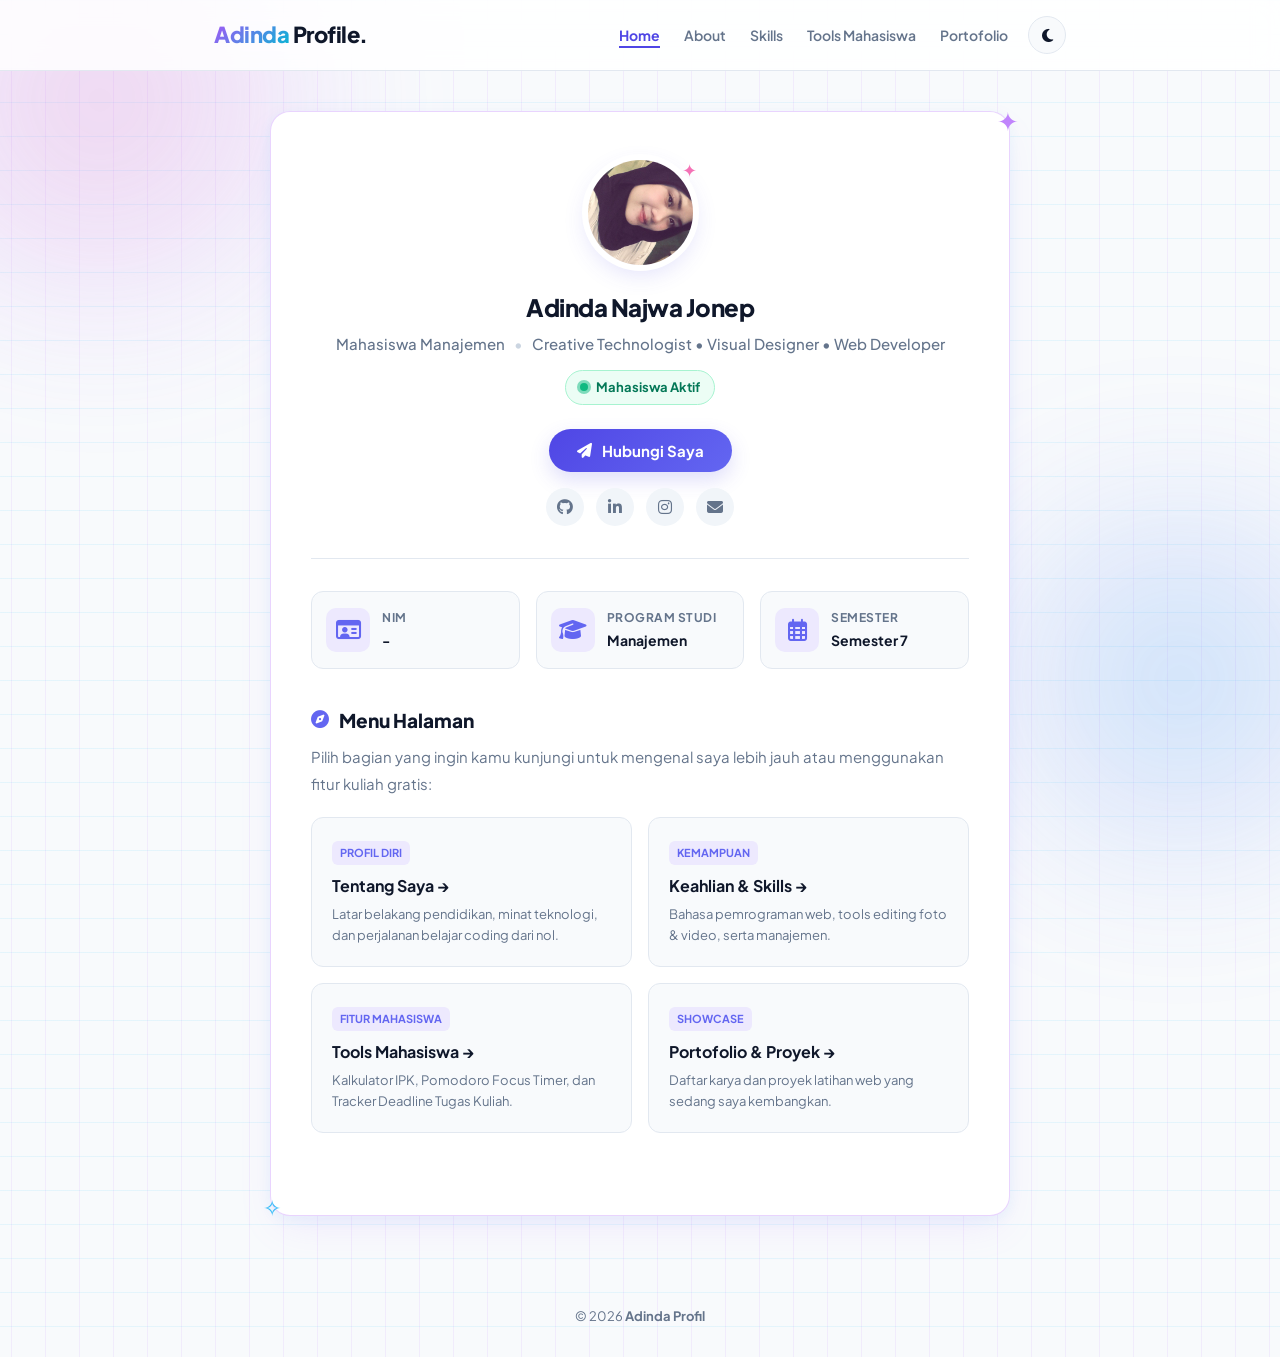
==== commit ded31539: "Add files via upload" ====
--- a/index.html
+++ b/index.html
@@ -26,7 +26,7 @@
     <!-- HEADER & NAVBAR -->
     <header>
         <nav class="navbar">
-            <h2 class="logo"><a href="index.html" style="text-decoration:none; color:inherit;"><span class="highlight">My</span>Profile.</a></h2>
+            <h2 class="logo"><a href="index.html" style="text-decoration:none; color:inherit;"><span class="highlight">Adinda</span> Profile.</a></h2>
 
             <div class="nav-right">
                 <ul class="menu">
@@ -60,7 +60,7 @@
             <h1 translate="no">Adinda Najwa Jonep</h1>
 
             <p class="subtitle">
-                Mahasiswa Manajemen <span class="divider">•</span> Calon Web Developer
+                Mahasiswa Manajemen <span class="divider">•</span> Creative Technologist • Visual Designer • Web Developer
             </p>
 
             <!-- STATUS BADGE DENGAN INDIKATOR BERKEDIP -->
@@ -90,7 +90,7 @@
                     <div class="info-icon"><i class="fa-regular fa-id-card"></i></div>
                     <div>
                         <h3>NIM</h3>
-                        <p>2023410053</p>
+                        <p>-</p>
                     </div>
                 </div>
 
@@ -106,7 +106,7 @@
                     <div class="info-icon"><i class="fa-regular fa-calendar-days"></i></div>
                     <div>
                         <h3>Semester</h3>
-                        <p>Semester 4</p>
+                        <p>Semester 7</p>
                     </div>
                 </div>
             </div>
@@ -126,7 +126,7 @@
                     <div class="project-card">
                         <div class="project-tag">Kemampuan</div>
                         <h4><a href="skills.html" style="text-decoration:none; color:inherit;">Keahlian & Skills →</a></h4>
-                        <p>Daftar bahasa pemrograman web, tools desain, serta kemampuan manajemen.</p>
+                        <p>Bahasa pemrograman web, tools editing foto & video, serta manajemen.</p>
                     </div>
 
                     <div class="project-card">
@@ -148,7 +148,7 @@
 
     <!-- FOOTER -->
     <footer>
-        <p>© 2026 <strong>Adinda Najwa Jonep</strong>. Dibuat dengan cinta & semangat belajar coding.</p>
+        <p>© 2026 <strong>Adinda Profil</strong></p>
     </footer>
 
     <!-- MODAL POPUP KONTAK INTERAKTIF -->
@@ -161,7 +161,7 @@
             <div class="modal-body">
                 <p>Silakan pilih media komunikasi yang paling kamu sukai:</p>
                 <div class="modal-options">
-                    <a href="https://wa.me/6287778567403?text=Halo%20Adinda,%20saya%20melihat%20website%20profil%20kamu!" target="_blank" class="modal-option-btn wa-btn">
+                    <a href="https://wa.me/6281586945578?text=Halo%20Adinda,%20saya%20melihat%20website%20profil%20kamu!" target="_blank" class="modal-option-btn wa-btn">
                         <i class="fa-brands fa-whatsapp"></i> Chat via WhatsApp
                     </a>
                     <a href="mailto:adindanajwa28@gmail.com" class="modal-option-btn email-btn">
@@ -223,7 +223,7 @@
 
         // 3. FITUR SALIN NOMOR WHATSAPP KE CLIPBOARD
         function salinKontak() {
-            const nomor = "087778567403";
+            const nomor = "081586945578";
             navigator.clipboard.writeText(nomor).then(function() {
                 const copyText = document.getElementById('copy-text');
                 const originalText = copyText.innerText;
--- a/style.css
+++ b/style.css
@@ -58,40 +58,65 @@
     overflow-x: hidden;
     line-height: 1.6;
     transition: background-color 0.3s ease, color 0.3s ease;
-}
-
-/* HIASAN BACKGROUND GLOW */
+
+    /* Y2K RETRO CYBER GRID */
+    background-image: 
+        linear-gradient(to right, rgba(192, 132, 252, 0.12) 1px, transparent 1px),
+        linear-gradient(to bottom, rgba(56, 189, 248, 0.1) 1px, transparent 1px);
+    background-size: 34px 34px;
+    background-position: center top;
+}
+
+body.dark-mode {
+    background-image: 
+        linear-gradient(to right, rgba(168, 85, 247, 0.12) 1px, transparent 1px),
+        linear-gradient(to bottom, rgba(6, 182, 212, 0.1) 1px, transparent 1px);
+}
+
+/* HIASAN BACKGROUND GLOW (Y2K HOLOGRAPHIC BUBBLEGUM ORBS) */
 .bg-shape {
     position: fixed;
     border-radius: 50%;
-    filter: blur(100px);
+    filter: blur(85px);
     z-index: -1;
-    opacity: 0.5;
+    opacity: 0.65;
     pointer-events: none;
     transition: background 0.3s ease;
 }
 .shape-1 {
+    width: 440px;
+    height: 440px;
+    background: radial-gradient(circle, rgba(244, 114, 182, 0.45) 0%, rgba(192, 132, 252, 0.35) 50%, transparent 75%);
+    top: -120px;
+    left: -120px;
+    animation: floatShape1 15s ease-in-out infinite alternate;
+}
+.shape-2 {
     width: 380px;
     height: 380px;
-    background: #c7d2fe;
-    top: -100px;
-    left: -100px;
-}
-.shape-2 {
-    width: 320px;
-    height: 320px;
-    background: #e0e7ff;
-    bottom: 50px;
-    right: -80px;
+    background: radial-gradient(circle, rgba(56, 189, 248, 0.45) 0%, rgba(129, 140, 248, 0.35) 50%, transparent 75%);
+    bottom: 30px;
+    right: -90px;
+    animation: floatShape2 13s ease-in-out infinite alternate;
+}
+
+@keyframes floatShape1 {
+    0% { transform: translate(0, 0) scale(1); }
+    100% { transform: translate(40px, 30px) scale(1.1); }
+}
+
+@keyframes floatShape2 {
+    0% { transform: translate(0, 0) scale(1); }
+    100% { transform: translate(-35px, -25px) scale(1.08); }
 }
 
 body.dark-mode .shape-1 {
-    background: #312e81;
-    opacity: 0.25;
+    background: radial-gradient(circle, rgba(192, 132, 252, 0.32) 0%, rgba(147, 51, 234, 0.22) 60%, transparent 75%);
+    opacity: 0.45;
 }
 body.dark-mode .shape-2 {
-    background: #1e1b4b;
-    opacity: 0.25;
+    background: radial-gradient(circle, rgba(6, 182, 212, 0.32) 0%, rgba(59, 130, 246, 0.22) 60%, transparent 75%);
+    opacity: 0.45;
 }
 
 /* NAVBAR */
@@ -103,6 +128,18 @@
     z-index: 100;
     border-bottom: 1px solid var(--border-color);
     transition: background-color 0.3s ease, border-color 0.3s ease;
+    animation: slideDownNav 0.65s cubic-bezier(0.16, 1, 0.3, 1) both;
+}
+
+@keyframes slideDownNav {
+    from {
+        transform: translateY(-100%);
+        opacity: 0;
+    }
+    to {
+        transform: translateY(0);
+        opacity: 1;
+    }
 }
 
 .navbar {
@@ -122,7 +159,9 @@
 }
 
 .logo .highlight {
-    color: var(--primary);
+    background: linear-gradient(135deg, #a855f7, #06b6d4);
+    -webkit-background-clip: text;
+    -webkit-text-fill-color: transparent;
 }
 
 .nav-right {
@@ -189,22 +228,111 @@
     padding: 0 20px;
 }
 
-/* KARTU PROFIL UTAMA */
+/* KARTU PROFIL UTAMA (STYLE Y2K RETRO-CLEAN) */
 .profile-card {
     background-color: var(--card-bg);
     padding: 48px 40px;
     border-radius: var(--radius-lg);
-    box-shadow: 0 12px 36px -10px rgba(0, 0, 0, 0.1), 
-                0 4px 12px rgba(0, 0, 0, 0.04);
-    border: 1px solid var(--border-color);
+    box-shadow: 0 16px 40px -10px rgba(192, 132, 252, 0.16), 
+                0 4px 16px rgba(56, 189, 248, 0.08);
+    border: 1px solid rgba(192, 132, 252, 0.35);
     text-align: center;
-    transition: background-color 0.3s ease, border-color 0.3s ease;
-}
-
-/* AVATAR DENGAN RING GRADIENT */
+    transition: background-color 0.3s ease, border-color 0.3s ease, box-shadow 0.3s ease;
+    animation: fadeInUpCard 0.75s cubic-bezier(0.16, 1, 0.3, 1) both;
+    position: relative;
+}
+
+body.dark-mode .profile-card {
+    border-color: rgba(168, 85, 247, 0.35);
+    box-shadow: 0 16px 40px -10px rgba(147, 51, 234, 0.22), 
+                0 4px 16px rgba(6, 182, 212, 0.12);
+}
+
+/* Y2K FLOATING SPARKLE ACCENTS */
+.profile-card::before {
+    content: '✦';
+    position: absolute;
+    top: -12px;
+    right: -10px;
+    font-size: 26px;
+    color: #c084fc;
+    pointer-events: none;
+    z-index: 2;
+    animation: y2kSparkle1 3.5s ease-in-out infinite alternate;
+}
+
+.profile-card::after {
+    content: '✧';
+    position: absolute;
+    bottom: -10px;
+    left: -8px;
+    font-size: 22px;
+    color: #38bdf8;
+    pointer-events: none;
+    z-index: 2;
+    animation: y2kSparkle2 2.8s ease-in-out infinite alternate-reverse;
+}
+
+@keyframes y2kSparkle1 {
+    0% { transform: scale(0.8) rotate(0deg); opacity: 0.5; filter: drop-shadow(0 0 4px rgba(192, 132, 252, 0.6)); }
+    50% { transform: scale(1.25) rotate(20deg); opacity: 1; filter: drop-shadow(0 0 10px rgba(192, 132, 252, 1)); }
+    100% { transform: scale(0.9) rotate(-10deg); opacity: 0.6; filter: drop-shadow(0 0 5px rgba(192, 132, 252, 0.7)); }
+}
+
+@keyframes y2kSparkle2 {
+    0% { transform: scale(0.9) rotate(0deg); opacity: 0.5; filter: drop-shadow(0 0 4px rgba(56, 189, 248, 0.6)); }
+    50% { transform: scale(1.2) rotate(-15deg); opacity: 1; filter: drop-shadow(0 0 9px rgba(56, 189, 248, 1)); }
+    100% { transform: scale(0.8) rotate(10deg); opacity: 0.5; filter: drop-shadow(0 0 4px rgba(56, 189, 248, 0.6)); }
+}
+
+@keyframes fadeInUpCard {
+    from {
+        opacity: 0;
+        transform: translateY(28px) scale(0.98);
+    }
+    to {
+        opacity: 1;
+        transform: translateY(0) scale(1);
+    }
+}
+
+/* AVATAR DENGAN POP-IN ANIMATION & SPARKLE */
 .avatar-wrapper {
     display: inline-block;
     margin-bottom: 16px;
+    position: relative;
+    animation: popInAvatar 0.8s cubic-bezier(0.34, 1.56, 0.64, 1) 0.12s both;
+}
+
+.avatar-wrapper::after {
+    content: '✦';
+    position: absolute;
+    top: -4px;
+    right: -4px;
+    font-size: 18px;
+    color: #f472b6;
+    pointer-events: none;
+    z-index: 3;
+    animation: y2kMiniSparkle 2.2s ease-in-out infinite alternate;
+}
+
+@keyframes y2kMiniSparkle {
+    0% { transform: scale(0.7) rotate(0deg); opacity: 0.4; }
+    100% { transform: scale(1.2) rotate(15deg); opacity: 1; filter: drop-shadow(0 0 6px rgba(244, 114, 182, 0.9)); }
+}
+
+@keyframes popInAvatar {
+    0% {
+        opacity: 0;
+        transform: scale(0.3) rotate(-12deg);
+    }
+    70% {
+        transform: scale(1.08) rotate(3deg);
+    }
+    100% {
+        opacity: 1;
+        transform: scale(1) rotate(0deg);
+    }
 }
 
 .avatar {
@@ -232,11 +360,12 @@
 }
 
 .profile-card h1 {
-    font-size: 28px;
+    font-size: 24px;
     font-weight: 800;
     color: var(--text-dark);
     margin-bottom: 6px;
     letter-spacing: -0.5px;
+    animation: fadeInUpItem 0.6s cubic-bezier(0.16, 1, 0.3, 1) 0.22s both;
 }
 
 .subtitle {
@@ -244,6 +373,7 @@
     font-size: 15px;
     margin-bottom: 14px;
     font-weight: 500;
+    animation: fadeInUpItem 0.6s cubic-bezier(0.16, 1, 0.3, 1) 0.32s both;
 }
 
 .subtitle .divider {
@@ -251,7 +381,7 @@
     margin: 0 6px;
 }
 
-/* STATUS BADGE DENGAN ANIMASI PULSE */
+/* STATUS BADGE DENGAN ANIMASI PULSE & ENTRANCE */
 .status-badge {
     display: inline-flex;
     align-items: center;
@@ -264,6 +394,18 @@
     font-weight: 700;
     border: 1px solid #a7f3d0;
     margin-bottom: 24px;
+    animation: popInBadge 0.6s cubic-bezier(0.34, 1.56, 0.64, 1) 0.42s both;
+}
+
+@keyframes popInBadge {
+    0% {
+        opacity: 0;
+        transform: scale(0.5);
+    }
+    100% {
+        opacity: 1;
+        transform: scale(1);
+    }
 }
 
 .status-dot {
@@ -299,6 +441,7 @@
     align-items: center;
     gap: 16px;
     margin-bottom: 10px;
+    animation: fadeInUpItem 0.6s cubic-bezier(0.16, 1, 0.3, 1) 0.5s both;
 }
 
 .btn-primary {
@@ -379,6 +522,16 @@
     transition: all 0.25s ease;
 }
 
+.info-card:nth-child(1) {
+    animation: fadeInUpItem 0.6s cubic-bezier(0.16, 1, 0.3, 1) 0.58s both;
+}
+.info-card:nth-child(2) {
+    animation: fadeInUpItem 0.6s cubic-bezier(0.16, 1, 0.3, 1) 0.68s both;
+}
+.info-card:nth-child(3) {
+    animation: fadeInUpItem 0.6s cubic-bezier(0.16, 1, 0.3, 1) 0.78s both;
+}
+
 .info-card:hover {
     background-color: var(--card-bg);
     box-shadow: 0 8px 20px rgba(0, 0, 0, 0.08);
@@ -418,6 +571,18 @@
 .content-section {
     text-align: left;
     margin-bottom: 34px;
+    animation: fadeInUpItem 0.7s cubic-bezier(0.16, 1, 0.3, 1) 0.65s both;
+}
+
+@keyframes fadeInUpItem {
+    from {
+        opacity: 0;
+        transform: translateY(18px);
+    }
+    to {
+        opacity: 1;
+        transform: translateY(0);
+    }
 }
 
 .content-section h2 {
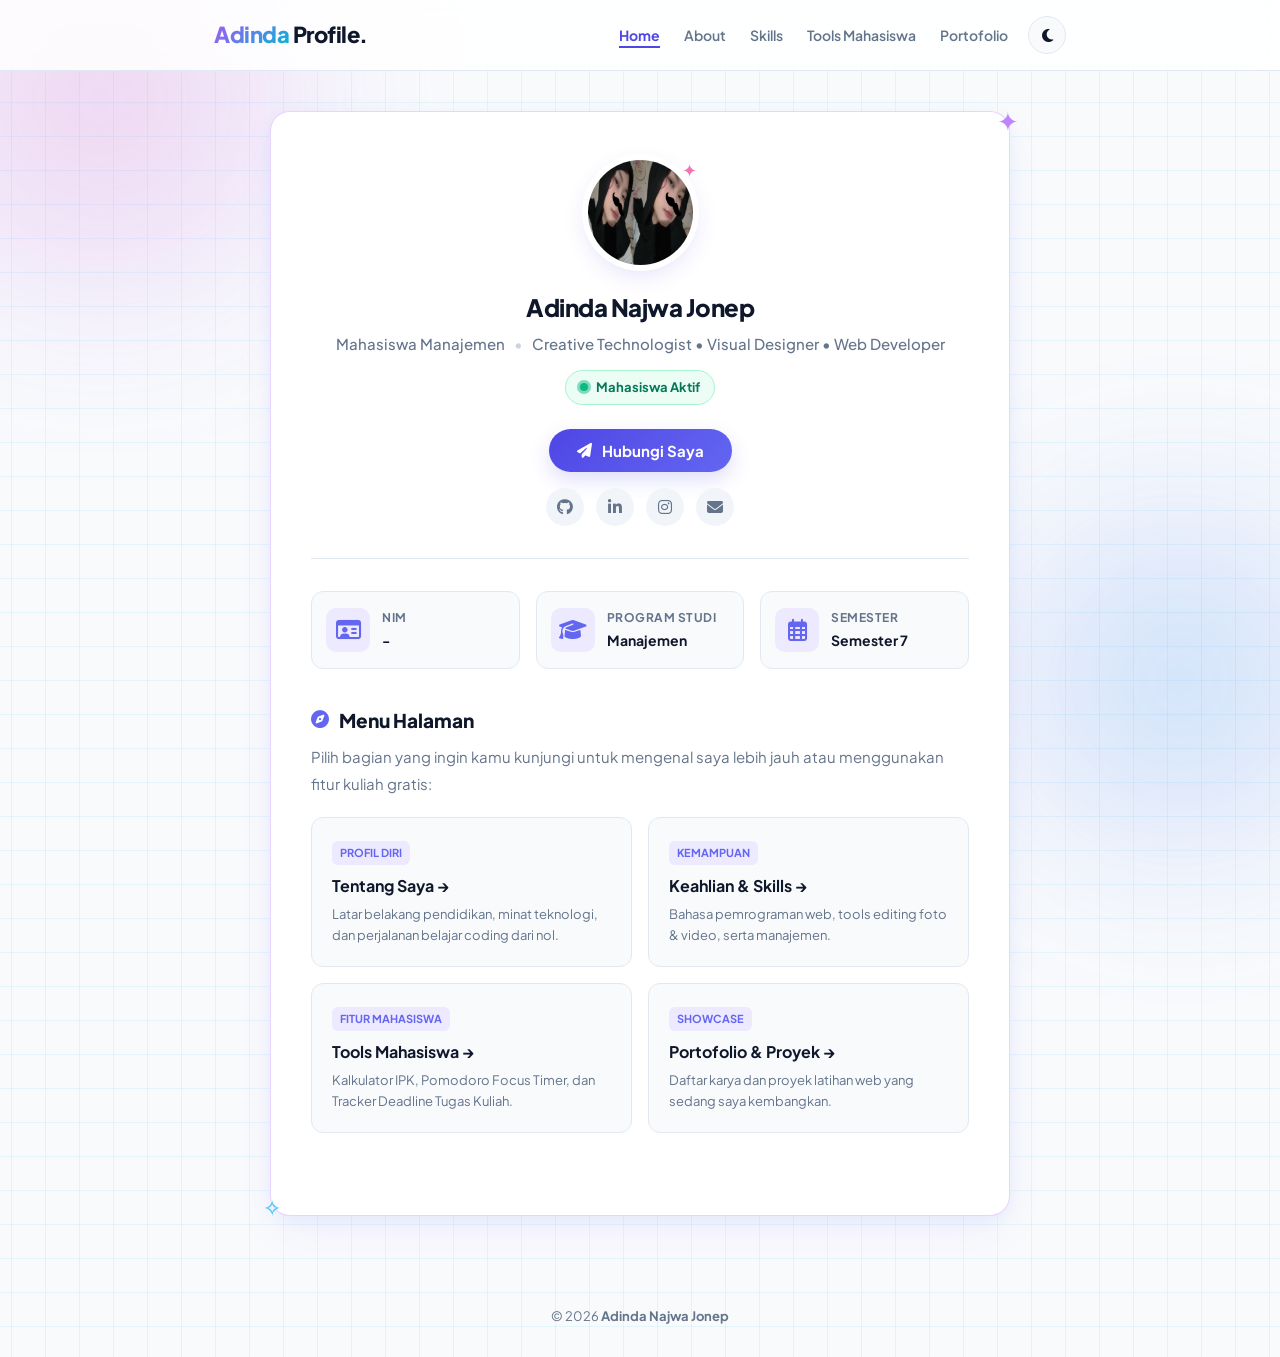
==== commit 7f5092d9: "Add files via upload" ====
--- a/index.html
+++ b/index.html
@@ -148,7 +148,7 @@
 
     <!-- FOOTER -->
     <footer>
-        <p>© 2026 <strong>Adinda Profil</strong></p>
+        <p>© 2026 <strong>Adinda Najwa Jonep</strong></p>
     </footer>
 
     <!-- MODAL POPUP KONTAK INTERAKTIF -->
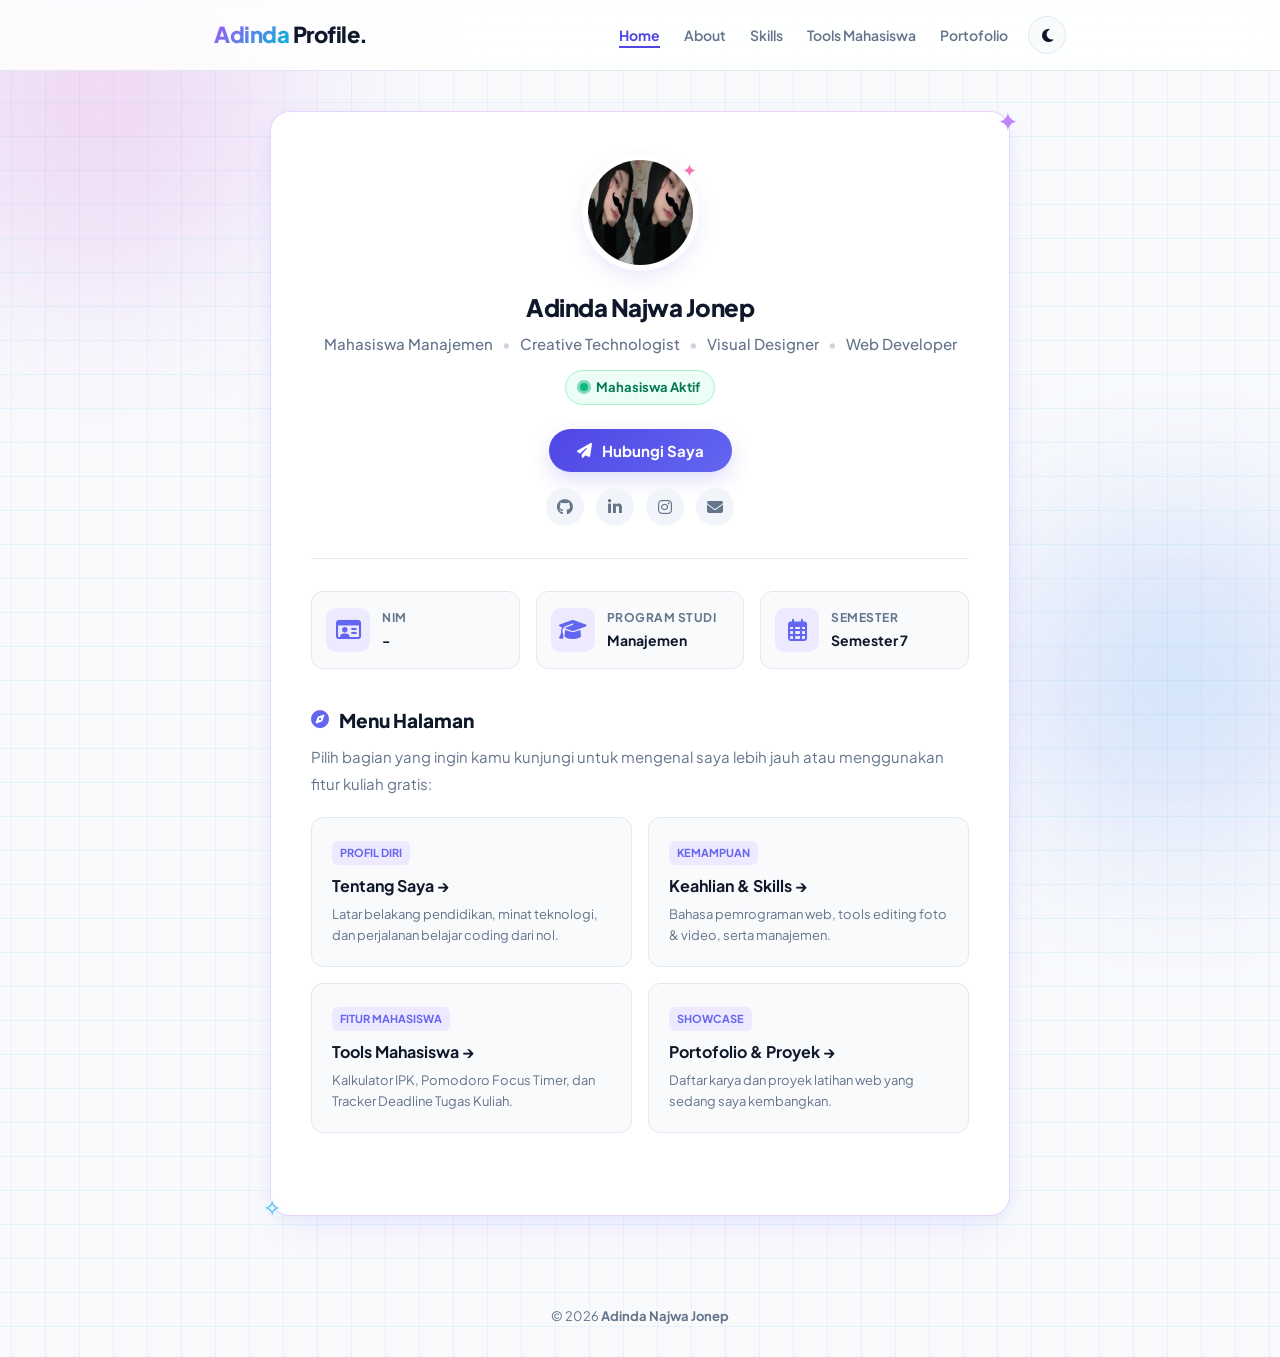
==== commit 95fa191b: "Add files via upload" ====
--- a/index.html
+++ b/index.html
@@ -60,7 +60,7 @@
             <h1 translate="no">Adinda Najwa Jonep</h1>
 
             <p class="subtitle">
-                Mahasiswa Manajemen <span class="divider">•</span> Creative Technologist • Visual Designer • Web Developer
+                Mahasiswa Manajemen <span class="divider">•</span> Creative Technologist <span class="divider">•</span> Visual Designer <span class="divider">•</span> Web Developer
             </p>
 
             <!-- STATUS BADGE DENGAN INDIKATOR BERKEDIP -->
--- a/style.css
+++ b/style.css
@@ -381,6 +381,10 @@
     margin: 0 6px;
 }
 
+body.dark-mode .subtitle .divider {
+    color: #475569;
+}
+
 /* STATUS BADGE DENGAN ANIMASI PULSE & ENTRANCE */
 .status-badge {
     display: inline-flex;
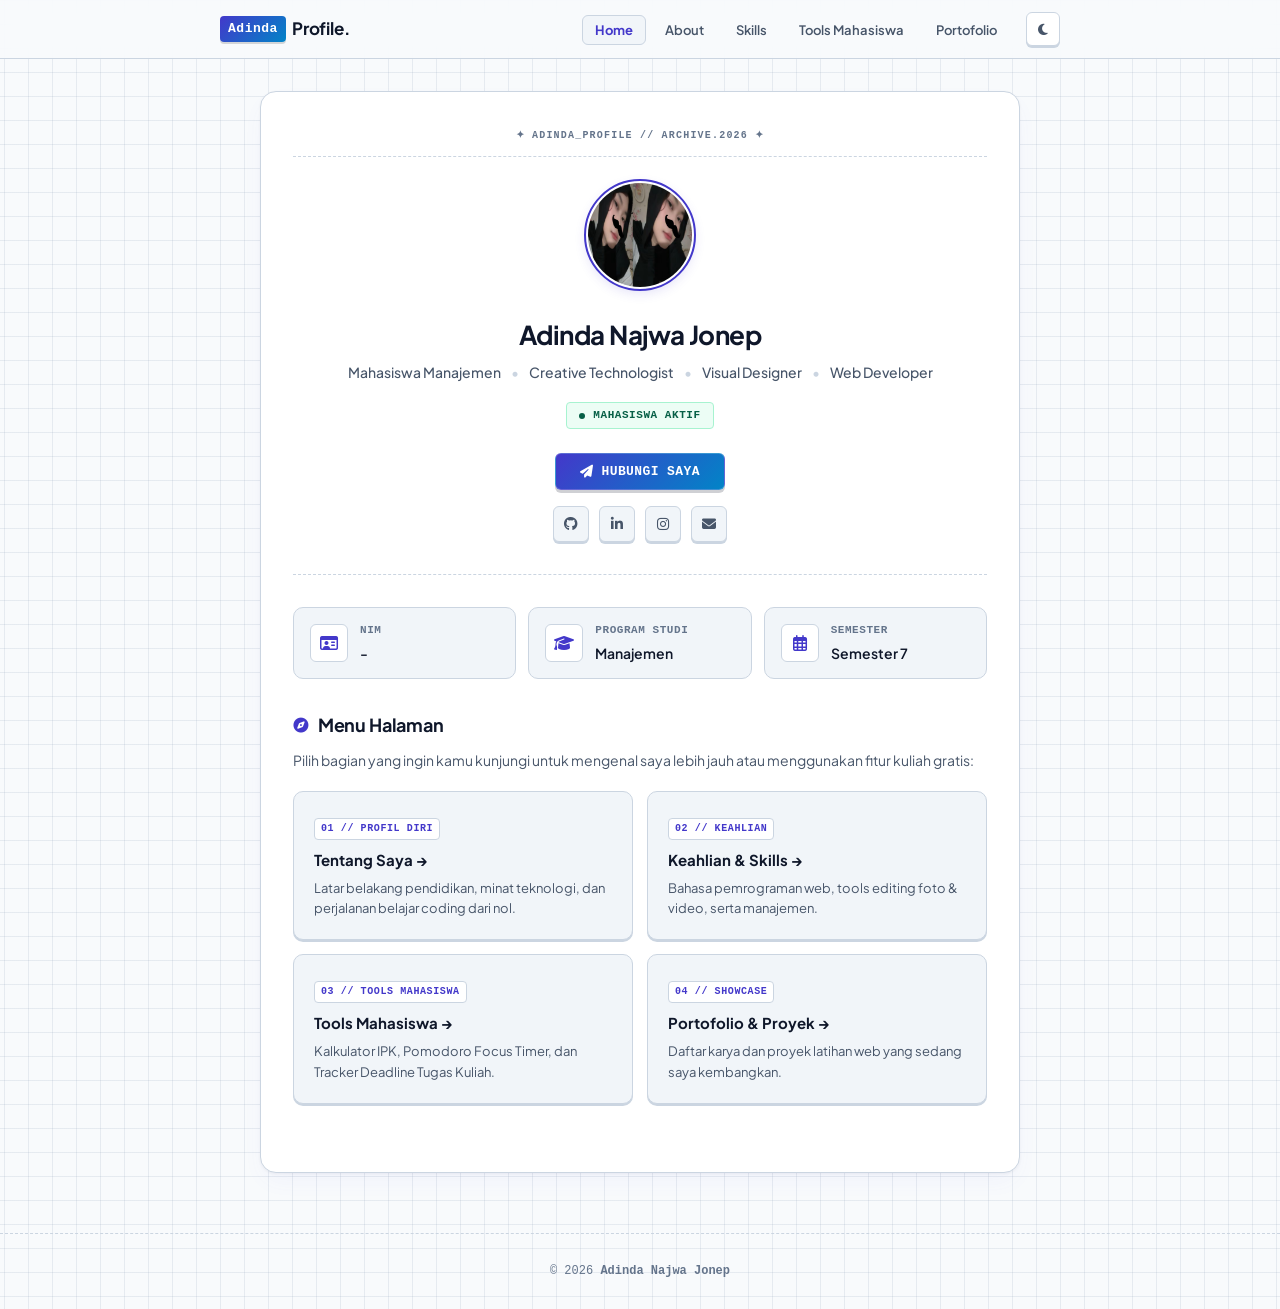
==== commit ff4c7d78: "Add files via upload" ====
--- a/index.html
+++ b/index.html
@@ -118,25 +118,25 @@
 
                 <div class="project-grid">
                     <div class="project-card">
-                        <div class="project-tag">Profil Diri</div>
+                        <div class="project-tag">01 // Profil Diri</div>
                         <h4><a href="about.html" style="text-decoration:none; color:inherit;">Tentang Saya →</a></h4>
                         <p>Latar belakang pendidikan, minat teknologi, dan perjalanan belajar coding dari nol.</p>
                     </div>
 
                     <div class="project-card">
-                        <div class="project-tag">Kemampuan</div>
+                        <div class="project-tag">02 // Keahlian</div>
                         <h4><a href="skills.html" style="text-decoration:none; color:inherit;">Keahlian & Skills →</a></h4>
                         <p>Bahasa pemrograman web, tools editing foto & video, serta manajemen.</p>
                     </div>
 
                     <div class="project-card">
-                        <div class="project-tag">Fitur Mahasiswa</div>
+                        <div class="project-tag">03 // Tools Mahasiswa</div>
                         <h4><a href="tools.html" style="text-decoration:none; color:inherit;">Tools Mahasiswa →</a></h4>
                         <p>Kalkulator IPK, Pomodoro Focus Timer, dan Tracker Deadline Tugas Kuliah.</p>
                     </div>
 
                     <div class="project-card">
-                        <div class="project-tag">Showcase</div>
+                        <div class="project-tag">04 // Showcase</div>
                         <h4><a href="projects.html" style="text-decoration:none; color:inherit;">Portofolio & Proyek →</a></h4>
                         <p>Daftar karya dan proyek latihan web yang sedang saya kembangkan.</p>
                     </div>
--- a/style.css
+++ b/style.css
@@ -1,1306 +1,1264 @@
-/* PENGATURAN DASAR & VARIABEL WARNA */
-:root {
-    --primary: #4f46e5;
-    --primary-light: #6366f1;
-    --primary-glow: rgba(79, 70, 229, 0.18);
-    --secondary: #06b6d4;
-    --text-dark: #0f172a;
-    --text-muted: #64748b;
-    --bg-page: #f8fafc;
-    --card-bg: #ffffff;
-    --card-sub-bg: #f8fafc;
-    --nav-bg: rgba(255, 255, 255, 0.85);
-    --border-color: #e2e8f0;
-    --icon-bg: #ede9fe;
-    --status-bg: #ecfdf5;
-    --status-color: #047857;
-    --status-border: #a7f3d0;
-    --social-bg: #f1f5f9;
-    --radius-lg: 20px;
-    --radius-md: 12px;
-}
-
-/* TEMA GELAP (DARK MODE) */
-body.dark-mode {
-    --primary: #6366f1;
-    --primary-light: #818cf8;
-    --primary-glow: rgba(99, 102, 241, 0.35);
-    --secondary: #22d3ee;
-    --text-dark: #f8fafc;
-    --text-muted: #94a3b8;
-    --bg-page: #0f172a;
-    --card-bg: #1e293b;
-    --card-sub-bg: #0f172a;
-    --nav-bg: rgba(15, 23, 42, 0.85);
-    --border-color: #334155;
-    --icon-bg: #312e81;
-    --status-bg: rgba(16, 185, 129, 0.15);
-    --status-color: #34d399;
-    --status-border: rgba(16, 185, 129, 0.3);
-    --social-bg: #334155;
-}
-
-* {
-    margin: 0;
-    padding: 0;
-    box-sizing: border-box;
-}
-
-html {
-    scroll-behavior: smooth;
-}
-
-body {
-    font-family: 'Plus Jakarta Sans', sans-serif;
-    background-color: var(--bg-page);
-    color: var(--text-dark);
-    position: relative;
-    overflow-x: hidden;
-    line-height: 1.6;
-    transition: background-color 0.3s ease, color 0.3s ease;
-
-    /* Y2K RETRO CYBER GRID */
-    background-image: 
-        linear-gradient(to right, rgba(192, 132, 252, 0.12) 1px, transparent 1px),
-        linear-gradient(to bottom, rgba(56, 189, 248, 0.1) 1px, transparent 1px);
-    background-size: 34px 34px;
-    background-position: center top;
-}
-
-body.dark-mode {
-    background-image: 
-        linear-gradient(to right, rgba(168, 85, 247, 0.12) 1px, transparent 1px),
-        linear-gradient(to bottom, rgba(6, 182, 212, 0.1) 1px, transparent 1px);
-}
-
-/* HIASAN BACKGROUND GLOW (Y2K HOLOGRAPHIC BUBBLEGUM ORBS) */
-.bg-shape {
-    position: fixed;
-    border-radius: 50%;
-    filter: blur(85px);
-    z-index: -1;
-    opacity: 0.65;
-    pointer-events: none;
-    transition: background 0.3s ease;
-}
-.shape-1 {
-    width: 440px;
-    height: 440px;
-    background: radial-gradient(circle, rgba(244, 114, 182, 0.45) 0%, rgba(192, 132, 252, 0.35) 50%, transparent 75%);
-    top: -120px;
-    left: -120px;
-    animation: floatShape1 15s ease-in-out infinite alternate;
-}
-.shape-2 {
-    width: 380px;
-    height: 380px;
-    background: radial-gradient(circle, rgba(56, 189, 248, 0.45) 0%, rgba(129, 140, 248, 0.35) 50%, transparent 75%);
-    bottom: 30px;
-    right: -90px;
-    animation: floatShape2 13s ease-in-out infinite alternate;
-}
-
-@keyframes floatShape1 {
-    0% { transform: translate(0, 0) scale(1); }
-    100% { transform: translate(40px, 30px) scale(1.1); }
-}
-
-@keyframes floatShape2 {
-    0% { transform: translate(0, 0) scale(1); }
-    100% { transform: translate(-35px, -25px) scale(1.08); }
-}
-
-body.dark-mode .shape-1 {
-    background: radial-gradient(circle, rgba(192, 132, 252, 0.32) 0%, rgba(147, 51, 234, 0.22) 60%, transparent 75%);
-    opacity: 0.45;
-}
-body.dark-mode .shape-2 {
-    background: radial-gradient(circle, rgba(6, 182, 212, 0.32) 0%, rgba(59, 130, 246, 0.22) 60%, transparent 75%);
-    opacity: 0.45;
-}
-
-/* NAVBAR */
-header {
-    background-color: var(--nav-bg);
-    backdrop-filter: blur(12px);
-    position: sticky;
-    top: 0;
-    z-index: 100;
-    border-bottom: 1px solid var(--border-color);
-    transition: background-color 0.3s ease, border-color 0.3s ease;
-    animation: slideDownNav 0.65s cubic-bezier(0.16, 1, 0.3, 1) both;
-}
-
-@keyframes slideDownNav {
-    from {
-        transform: translateY(-100%);
-        opacity: 0;
-    }
-    to {
-        transform: translateY(0);
-        opacity: 1;
-    }
-}
-
-.navbar {
-    max-width: 900px;
-    margin: auto;
-    padding: 16px 24px;
-    display: flex;
-    justify-content: space-between;
-    align-items: center;
-}
-
-.logo {
-    font-size: 22px;
-    font-weight: 800;
-    color: var(--text-dark);
-    letter-spacing: -0.5px;
-}
-
-.logo .highlight {
-    background: linear-gradient(135deg, #a855f7, #06b6d4);
-    -webkit-background-clip: text;
-    -webkit-text-fill-color: transparent;
-}
-
-.nav-right {
-    display: flex;
-    align-items: center;
-    gap: 20px;
-}
-
-.menu {
-    display: flex;
-    gap: 24px;
-    list-style: none;
-}
-
-.menu a {
-    text-decoration: none;
-    color: var(--text-muted);
-    font-weight: 600;
-    font-size: 14px;
-    transition: color 0.2s ease;
-    padding-bottom: 2px;
-}
-
-.menu a:hover,
-.menu a.active {
-    color: var(--primary);
-    font-weight: 700;
-    border-bottom: 2px solid var(--primary);
-}
-
-body.dark-mode .menu a:hover,
-body.dark-mode .menu a.active {
-    color: var(--primary-light);
-    border-bottom-color: var(--primary-light);
-}
-
-/* TOMBOL TEMA (DARK / LIGHT) */
-.theme-btn {
-    background: var(--card-sub-bg);
-    border: 1px solid var(--border-color);
-    color: var(--text-dark);
-    width: 38px;
-    height: 38px;
-    border-radius: 50%;
-    cursor: pointer;
-    display: flex;
-    align-items: center;
-    justify-content: center;
-    font-size: 15px;
-    transition: all 0.3s ease;
-}
-
-.theme-btn:hover {
-    background-color: var(--primary);
-    color: white;
-    border-color: var(--primary);
-    transform: rotate(20deg) scale(1.08);
-}
-
-/* MAIN WRAPPER */
-main {
-    max-width: 780px;
-    margin: 40px auto 60px;
-    padding: 0 20px;
-}
-
-/* KARTU PROFIL UTAMA (STYLE Y2K RETRO-CLEAN) */
-.profile-card {
-    background-color: var(--card-bg);
-    padding: 48px 40px;
-    border-radius: var(--radius-lg);
-    box-shadow: 0 16px 40px -10px rgba(192, 132, 252, 0.16), 
-                0 4px 16px rgba(56, 189, 248, 0.08);
-    border: 1px solid rgba(192, 132, 252, 0.35);
-    text-align: center;
-    transition: background-color 0.3s ease, border-color 0.3s ease, box-shadow 0.3s ease;
-    animation: fadeInUpCard 0.75s cubic-bezier(0.16, 1, 0.3, 1) both;
-    position: relative;
-}
-
-body.dark-mode .profile-card {
-    border-color: rgba(168, 85, 247, 0.35);
-    box-shadow: 0 16px 40px -10px rgba(147, 51, 234, 0.22), 
-                0 4px 16px rgba(6, 182, 212, 0.12);
-}
-
-/* Y2K FLOATING SPARKLE ACCENTS */
-.profile-card::before {
-    content: '✦';
-    position: absolute;
-    top: -12px;
-    right: -10px;
-    font-size: 26px;
-    color: #c084fc;
-    pointer-events: none;
-    z-index: 2;
-    animation: y2kSparkle1 3.5s ease-in-out infinite alternate;
-}
-
-.profile-card::after {
-    content: '✧';
-    position: absolute;
-    bottom: -10px;
-    left: -8px;
-    font-size: 22px;
-    color: #38bdf8;
-    pointer-events: none;
-    z-index: 2;
-    animation: y2kSparkle2 2.8s ease-in-out infinite alternate-reverse;
-}
-
-@keyframes y2kSparkle1 {
-    0% { transform: scale(0.8) rotate(0deg); opacity: 0.5; filter: drop-shadow(0 0 4px rgba(192, 132, 252, 0.6)); }
-    50% { transform: scale(1.25) rotate(20deg); opacity: 1; filter: drop-shadow(0 0 10px rgba(192, 132, 252, 1)); }
-    100% { transform: scale(0.9) rotate(-10deg); opacity: 0.6; filter: drop-shadow(0 0 5px rgba(192, 132, 252, 0.7)); }
-}
-
-@keyframes y2kSparkle2 {
-    0% { transform: scale(0.9) rotate(0deg); opacity: 0.5; filter: drop-shadow(0 0 4px rgba(56, 189, 248, 0.6)); }
-    50% { transform: scale(1.2) rotate(-15deg); opacity: 1; filter: drop-shadow(0 0 9px rgba(56, 189, 248, 1)); }
-    100% { transform: scale(0.8) rotate(10deg); opacity: 0.5; filter: drop-shadow(0 0 4px rgba(56, 189, 248, 0.6)); }
-}
-
-@keyframes fadeInUpCard {
-    from {
-        opacity: 0;
-        transform: translateY(28px) scale(0.98);
-    }
-    to {
-        opacity: 1;
-        transform: translateY(0) scale(1);
-    }
-}
-
-/* AVATAR DENGAN POP-IN ANIMATION & SPARKLE */
-.avatar-wrapper {
-    display: inline-block;
-    margin-bottom: 16px;
-    position: relative;
-    animation: popInAvatar 0.8s cubic-bezier(0.34, 1.56, 0.64, 1) 0.12s both;
-}
-
-.avatar-wrapper::after {
-    content: '✦';
-    position: absolute;
-    top: -4px;
-    right: -4px;
-    font-size: 18px;
-    color: #f472b6;
-    pointer-events: none;
-    z-index: 3;
-    animation: y2kMiniSparkle 2.2s ease-in-out infinite alternate;
-}
-
-@keyframes y2kMiniSparkle {
-    0% { transform: scale(0.7) rotate(0deg); opacity: 0.4; }
-    100% { transform: scale(1.2) rotate(15deg); opacity: 1; filter: drop-shadow(0 0 6px rgba(244, 114, 182, 0.9)); }
-}
-
-@keyframes popInAvatar {
-    0% {
-        opacity: 0;
-        transform: scale(0.3) rotate(-12deg);
-    }
-    70% {
-        transform: scale(1.08) rotate(3deg);
-    }
-    100% {
-        opacity: 1;
-        transform: scale(1) rotate(0deg);
-    }
-}
-
-.avatar {
-    width: 105px;
-    height: 105px;
-    border-radius: 50%;
-    object-fit: cover;
-    box-shadow: 0 0 0 6px var(--card-bg), 0 8px 24px var(--primary-glow);
-    transition: transform 0.3s ease, box-shadow 0.3s ease;
-    display: block;
-}
-
-div.avatar {
-    background: linear-gradient(135deg, var(--primary), var(--secondary));
-    color: white;
-    display: flex;
-    justify-content: center;
-    align-items: center;
-    font-size: 36px;
-    font-weight: 800;
-}
-
-.avatar:hover {
-    transform: scale(1.06) rotate(3deg);
-}
-
-.profile-card h1 {
-    font-size: 24px;
-    font-weight: 800;
-    color: var(--text-dark);
-    margin-bottom: 6px;
-    letter-spacing: -0.5px;
-    animation: fadeInUpItem 0.6s cubic-bezier(0.16, 1, 0.3, 1) 0.22s both;
-}
-
-.subtitle {
-    color: var(--text-muted);
-    font-size: 15px;
-    margin-bottom: 14px;
-    font-weight: 500;
-    animation: fadeInUpItem 0.6s cubic-bezier(0.16, 1, 0.3, 1) 0.32s both;
-}
-
-.subtitle .divider {
-    color: #cbd5e1;
-    margin: 0 6px;
-}
-
-body.dark-mode .subtitle .divider {
-    color: #475569;
-}
-
-/* STATUS BADGE DENGAN ANIMASI PULSE & ENTRANCE */
-.status-badge {
-    display: inline-flex;
-    align-items: center;
-    gap: 8px;
-    background-color: #ecfdf5;
-    color: #047857;
-    padding: 6px 14px;
-    border-radius: 999px;
-    font-size: 13px;
-    font-weight: 700;
-    border: 1px solid #a7f3d0;
-    margin-bottom: 24px;
-    animation: popInBadge 0.6s cubic-bezier(0.34, 1.56, 0.64, 1) 0.42s both;
-}
-
-@keyframes popInBadge {
-    0% {
-        opacity: 0;
-        transform: scale(0.5);
-    }
-    100% {
-        opacity: 1;
-        transform: scale(1);
-    }
-}
-
-.status-dot {
-    width: 8px;
-    height: 8px;
-    background-color: #10b981;
-    border-radius: 50%;
-    position: relative;
-}
-
-.status-dot::after {
-    content: '';
-    position: absolute;
-    top: -3px;
-    left: -3px;
-    width: 14px;
-    height: 14px;
-    border-radius: 50%;
-    background-color: #10b981;
-    opacity: 0.5;
-    animation: pulse 1.8s infinite;
-}
-
-@keyframes pulse {
-    0% { transform: scale(0.6); opacity: 0.8; }
-    100% { transform: scale(1.8); opacity: 0; }
-}
-
-/* TOMBOL AKSI & MEDIA SOSIAL */
-.cta-actions {
-    display: flex;
-    flex-direction: column;
-    align-items: center;
-    gap: 16px;
-    margin-bottom: 10px;
-    animation: fadeInUpItem 0.6s cubic-bezier(0.16, 1, 0.3, 1) 0.5s both;
-}
-
-.btn-primary {
-    display: inline-flex;
-    align-items: center;
-    gap: 10px;
-    background: linear-gradient(135deg, var(--primary), var(--primary-light));
-    color: white;
-    padding: 12px 28px;
-    font-size: 15px;
-    font-weight: 700;
-    font-family: inherit;
-    border: none;
-    border-radius: 999px;
-    cursor: pointer;
-    text-decoration: none;
-    box-shadow: 0 8px 20px var(--primary-glow);
-    transition: all 0.25s ease;
-}
-
-.btn-primary:hover {
-    transform: translateY(-2px);
-    box-shadow: 0 12px 24px rgba(79, 70, 229, 0.3);
-}
-
-.btn-primary:active {
-    transform: translateY(0);
-}
-
-.social-links {
-    display: flex;
-    gap: 12px;
-}
-
-.social-btn {
-    width: 38px;
-    height: 38px;
-    border-radius: 50%;
-    background-color: var(--social-bg);
-    color: var(--text-muted);
-    display: flex;
-    align-items: center;
-    justify-content: center;
-    text-decoration: none;
-    font-size: 16px;
-    transition: all 0.2s ease;
-}
-
-.social-btn:hover {
-    background-color: var(--primary);
-    color: white;
-    transform: translateY(-3px);
-}
-
-.separator {
-    border: none;
-    border-top: 1px solid var(--border-color);
-    margin: 32px 0;
-}
-
-/* GRID INFORMASI MAHASISWA */
-.information {
-    display: grid;
-    grid-template-columns: repeat(3, 1fr);
-    gap: 16px;
-    margin-bottom: 36px;
-}
-
-.info-card {
-    background-color: var(--card-sub-bg);
-    border: 1px solid var(--border-color);
-    padding: 16px 14px;
-    border-radius: var(--radius-md);
-    display: flex;
-    align-items: center;
-    gap: 12px;
-    text-align: left;
-    transition: all 0.25s ease;
-}
-
-.info-card:nth-child(1) {
-    animation: fadeInUpItem 0.6s cubic-bezier(0.16, 1, 0.3, 1) 0.58s both;
-}
-.info-card:nth-child(2) {
-    animation: fadeInUpItem 0.6s cubic-bezier(0.16, 1, 0.3, 1) 0.68s both;
-}
-.info-card:nth-child(3) {
-    animation: fadeInUpItem 0.6s cubic-bezier(0.16, 1, 0.3, 1) 0.78s both;
-}
-
-.info-card:hover {
-    background-color: var(--card-bg);
-    box-shadow: 0 8px 20px rgba(0, 0, 0, 0.08);
-    transform: translateY(-3px);
-    border-color: var(--primary-light);
-}
-
-.info-icon {
-    font-size: 22px;
-    color: var(--primary-light);
-    background-color: var(--icon-bg);
-    width: 44px;
-    height: 44px;
-    border-radius: 10px;
-    display: flex;
-    align-items: center;
-    justify-content: center;
-    flex-shrink: 0;
-    transition: background-color 0.3s ease, color 0.3s ease;
-}
-
-.info-card h3 {
-    font-size: 12px;
-    text-transform: uppercase;
-    letter-spacing: 0.5px;
-    color: var(--text-muted);
-    margin-bottom: 2px;
-}
-
-.info-card p {
-    font-size: 14px;
-    font-weight: 700;
-    color: var(--text-dark);
-}
-
-/* SECTION KONTEN */
-.content-section {
-    text-align: left;
-    margin-bottom: 34px;
-    animation: fadeInUpItem 0.7s cubic-bezier(0.16, 1, 0.3, 1) 0.65s both;
-}
-
-@keyframes fadeInUpItem {
-    from {
-        opacity: 0;
-        transform: translateY(18px);
-    }
-    to {
-        opacity: 1;
-        transform: translateY(0);
-    }
-}
-
-.content-section h2 {
-    font-size: 19px;
-    font-weight: 800;
-    margin-bottom: 14px;
-    color: var(--text-dark);
-    display: flex;
-    align-items: center;
-    gap: 10px;
-}
-
-.content-section h2 i {
-    color: var(--primary-light);
-    font-size: 18px;
-}
-
-.content-section p {
-    color: var(--text-muted);
-    font-size: 15px;
-    line-height: 1.8;
-}
-
-/* SKILLS BADGES */
-.skill-list {
-    display: flex;
-    flex-wrap: wrap;
-    gap: 10px;
-}
-
-.skill-pill {
-    background: var(--card-sub-bg);
-    color: var(--text-dark);
-    padding: 8px 16px;
-    border-radius: 999px;
-    font-size: 13px;
-    font-weight: 700;
-    display: inline-flex;
-    align-items: center;
-    gap: 8px;
-    border: 1px solid var(--border-color);
-    transition: all 0.2s ease;
-    cursor: default;
-}
-
-.skill-pill i {
-    color: var(--primary-light);
-}
-
-.skill-pill:hover {
-    background-color: var(--primary);
-    color: white;
-    border-color: var(--primary);
-    transform: translateY(-2px);
-}
-
-.skill-pill:hover i {
-    color: white;
-}
-
-/* PORTOFOLIO / PROYEK */
-.project-grid {
-    display: grid;
-    grid-template-columns: repeat(2, 1fr);
-    gap: 16px;
-}
-
-.project-card {
-    background-color: var(--card-sub-bg);
-    border: 1px solid var(--border-color);
-    padding: 20px;
-    border-radius: var(--radius-md);
-    transition: all 0.25s ease;
-}
-
-.project-card:hover {
-    background-color: var(--card-bg);
-    box-shadow: 0 10px 24px rgba(0, 0, 0, 0.08);
-    transform: translateY(-3px);
-    border-color: var(--primary-light);
-}
-
-.project-tag {
-    display: inline-block;
-    font-size: 11px;
-    font-weight: 700;
-    text-transform: uppercase;
-    color: var(--primary-light);
-    background-color: var(--icon-bg);
-    padding: 3px 8px;
-    border-radius: 6px;
-    margin-bottom: 8px;
-    transition: background-color 0.3s ease, color 0.3s ease;
-}
-
-.project-card h4 {
-    font-size: 16px;
-    font-weight: 700;
-    margin-bottom: 6px;
-    color: var(--text-dark);
-}
-
-.project-card p {
-    font-size: 13px;
-    line-height: 1.6;
-    color: var(--text-muted);
-}
-
-/* SECTION TOOLS MAHASISWA */
-.section-desc {
-    color: var(--text-muted);
-    font-size: 14px;
-    margin-top: -6px;
-    margin-bottom: 20px;
-    line-height: 1.6;
-}
-
-.tools-tab-nav {
-    display: flex;
-    gap: 10px;
-    background-color: var(--card-sub-bg);
-    padding: 6px;
-    border-radius: var(--radius-md);
-    border: 1px solid var(--border-color);
-    margin-bottom: 24px;
-    overflow-x: auto;
-}
-
-.tool-tab-btn {
-    flex: 1;
-    min-width: 140px;
-    padding: 10px 16px;
-    background: transparent;
-    border: none;
-    border-radius: 8px;
-    font-size: 14px;
-    font-weight: 700;
-    color: var(--text-muted);
-    cursor: pointer;
-    display: inline-flex;
-    align-items: center;
-    justify-content: center;
-    gap: 8px;
-    font-family: inherit;
-    transition: all 0.25s ease;
-    white-space: nowrap;
-}
-
-.tool-tab-btn:hover {
-    color: var(--text-dark);
-}
-
-.tool-tab-btn.active {
-    background: var(--card-bg);
-    color: var(--primary);
-    box-shadow: 0 4px 12px rgba(0, 0, 0, 0.06);
-}
-
-body.dark-mode .tool-tab-btn.active {
-    color: var(--primary-light);
-}
-
-.tool-tab-content {
-    display: none;
-    animation: fadeIn 0.3s ease;
-}
-
-.tool-tab-content.active {
-    display: block;
-}
-
-@keyframes fadeIn {
-    from { opacity: 0; transform: translateY(6px); }
-    to { opacity: 1; transform: translateY(0); }
-}
-
-/* 1. KALKULATOR IPK STYLES */
-.gpa-card {
-    background-color: var(--card-sub-bg);
-    border: 1px solid var(--border-color);
-    border-radius: var(--radius-md);
-    padding: 24px;
-}
-
-.course-list {
-    display: flex;
-    flex-direction: column;
-    gap: 12px;
-    margin-bottom: 20px;
-}
-
-.course-row {
-    display: grid;
-    grid-template-columns: 2fr 1fr 1fr auto;
-    gap: 10px;
-    align-items: center;
-}
-
-.tool-input, .tool-select {
-    padding: 10px 12px;
-    border-radius: 8px;
-    border: 1px solid var(--border-color);
-    background-color: var(--card-bg);
-    color: var(--text-dark);
-    font-size: 14px;
-    font-family: inherit;
-    width: 100%;
-    outline: none;
-    transition: border-color 0.2s ease;
-}
-
-.tool-input:focus, .tool-select:focus {
-    border-color: var(--primary);
-}
-
-.btn-delete-course {
-    width: 38px;
-    height: 38px;
-    border-radius: 8px;
-    background: #fee2e2;
-    color: #ef4444;
-    border: none;
-    cursor: pointer;
-    display: flex;
-    align-items: center;
-    justify-content: center;
-    font-size: 14px;
-    transition: all 0.2s ease;
-}
-
-.btn-delete-course:hover {
-    background: #ef4444;
-    color: white;
-}
-
-body.dark-mode .btn-delete-course {
-    background: rgba(239, 68, 68, 0.15);
-}
-
-.gpa-actions {
-    display: flex;
-    gap: 10px;
-    margin-bottom: 24px;
-    flex-wrap: wrap;
-}
-
-.btn-tool-secondary {
-    padding: 10px 18px;
-    border-radius: 8px;
-    background: var(--card-bg);
-    border: 1px solid var(--border-color);
-    color: var(--text-dark);
-    font-size: 13px;
-    font-weight: 700;
-    cursor: pointer;
-    display: inline-flex;
-    align-items: center;
-    gap: 8px;
-    font-family: inherit;
-    transition: all 0.2s ease;
-}
-
-.btn-tool-secondary:hover {
-    border-color: var(--primary);
-    color: var(--primary-light);
-}
-
-.gpa-summary {
-    background: linear-gradient(135deg, rgba(79, 70, 229, 0.08), rgba(6, 182, 212, 0.08));
-    border: 1px solid rgba(79, 70, 229, 0.2);
-    border-radius: var(--radius-md);
-    padding: 20px;
-    display: grid;
-    grid-template-columns: 1fr 1fr;
-    gap: 16px;
-    align-items: center;
-}
-
-.gpa-result-box h4 {
-    font-size: 12px;
-    text-transform: uppercase;
-    letter-spacing: 0.5px;
-    color: var(--text-muted);
-    margin-bottom: 4px;
-}
-
-.gpa-score {
-    font-size: 36px;
-    font-weight: 800;
-    color: var(--primary);
-}
-
-body.dark-mode .gpa-score {
-    color: var(--primary-light);
-}
-
-.gpa-details {
-    font-size: 13px;
-    line-height: 1.6;
-    color: var(--text-dark);
-}
-
-.gpa-badge {
-    display: inline-block;
-    padding: 4px 10px;
-    border-radius: 6px;
-    background: #ecfdf5;
-    color: #047857;
-    font-weight: 700;
-    font-size: 12px;
-    margin-top: 6px;
-    border: 1px solid #a7f3d0;
-}
-
-body.dark-mode .gpa-badge {
-    background: rgba(16, 185, 129, 0.15);
-    color: #34d399;
-    border-color: rgba(16, 185, 129, 0.3);
-}
-
-/* 2. POMODORO TIMER STYLES */
-.pomodoro-card {
-    background-color: var(--card-sub-bg);
-    border: 1px solid var(--border-color);
-    border-radius: var(--radius-md);
-    padding: 32px 20px;
-    text-align: center;
-}
-
-.timer-modes {
-    display: inline-flex;
-    gap: 8px;
-    background-color: var(--card-bg);
-    padding: 6px;
-    border-radius: 999px;
-    border: 1px solid var(--border-color);
-    margin-bottom: 24px;
-}
-
-.timer-mode-btn {
-    background: transparent;
-    border: none;
-    padding: 8px 18px;
-    border-radius: 999px;
-    font-size: 13px;
-    font-weight: 700;
-    color: var(--text-muted);
-    cursor: pointer;
-    font-family: inherit;
-    transition: all 0.2s ease;
-}
-
-.timer-mode-btn.active {
-    background: var(--primary);
-    color: white;
-}
-
-.timer-display {
-    font-size: 64px;
-    font-weight: 800;
-    letter-spacing: 2px;
-    color: var(--text-dark);
-    margin-bottom: 24px;
-    font-variant-numeric: tabular-nums;
-}
-
-.timer-controls {
-    display: flex;
-    justify-content: center;
-    gap: 12px;
-    margin-bottom: 20px;
-}
-
-.timer-quote {
-    color: var(--text-muted);
-    font-size: 13px;
-    font-style: italic;
-}
-
-/* 3. TASK TRACKER STYLES */
-.tasks-card {
-    background-color: var(--card-sub-bg);
-    border: 1px solid var(--border-color);
-    border-radius: var(--radius-md);
-    padding: 24px;
-}
-
-.task-form {
-    display: grid;
-    grid-template-columns: 1.5fr 2fr 1.5fr auto;
-    gap: 10px;
-    margin-bottom: 24px;
-}
-
-.task-list {
-    display: flex;
-    flex-direction: column;
-    gap: 10px;
-}
-
-.task-item {
-    background-color: var(--card-bg);
-    border: 1px solid var(--border-color);
-    padding: 14px 16px;
-    border-radius: 10px;
-    display: flex;
-    justify-content: space-between;
-    align-items: center;
-    gap: 12px;
-    transition: all 0.2s ease;
-}
-
-.task-item:hover {
-    border-color: var(--primary-light);
-    transform: translateY(-2px);
-    box-shadow: 0 4px 12px rgba(0, 0, 0, 0.04);
-}
-
-.task-item.completed {
-    opacity: 0.6;
-    background-color: var(--card-sub-bg);
-}
-
-.task-item.completed .task-title {
-    text-decoration: line-through;
-}
-
-.task-info-left {
-    display: flex;
-    align-items: center;
-    gap: 12px;
-    text-align: left;
-}
-
-.task-check {
-    width: 20px;
-    height: 20px;
-    accent-color: var(--primary);
-    cursor: pointer;
-}
-
-.task-course-badge {
-    font-size: 11px;
-    font-weight: 700;
-    color: var(--primary-light);
-    background: var(--icon-bg);
-    padding: 2px 8px;
-    border-radius: 4px;
-    display: inline-block;
-    margin-bottom: 3px;
-}
-
-.task-title {
-    font-size: 14px;
-    font-weight: 700;
-    color: var(--text-dark);
-}
-
-.task-meta-right {
-    display: flex;
-    align-items: center;
-    gap: 12px;
-}
-
-.deadline-badge {
-    font-size: 12px;
-    font-weight: 700;
-    padding: 4px 10px;
-    border-radius: 6px;
-    white-space: nowrap;
-}
-
-.deadline-urgent {
-    background: #fee2e2;
-    color: #b91c1c;
-}
-.deadline-soon {
-    background: #fef3c7;
-    color: #b45309;
-}
-.deadline-safe {
-    background: #dcfce7;
-    color: #15803d;
-}
-
-body.dark-mode .deadline-urgent {
-    background: rgba(239, 68, 68, 0.2);
-    color: #f87171;
-}
-body.dark-mode .deadline-soon {
-    background: rgba(245, 158, 11, 0.2);
-    color: #fbbf24;
-}
-body.dark-mode .deadline-safe {
-    background: rgba(34, 197, 94, 0.2);
-    color: #4ade80;
-}
-
-.btn-delete-task {
-    background: none;
-    border: none;
-    color: var(--text-muted);
-    cursor: pointer;
-    font-size: 14px;
-    transition: color 0.2s ease;
-}
-
-.btn-delete-task:hover {
-    color: #ef4444;
-}
-
-.task-empty {
-    text-align: center;
-    padding: 30px;
-    color: var(--text-muted);
-    font-size: 14px;
-}
-
-/* MODAL POPUP KONTAK INTERAKTIF */
-.modal-backdrop {
-    position: fixed;
-    top: 0;
-    left: 0;
-    width: 100%;
-    height: 100%;
-    background-color: rgba(15, 23, 42, 0.65);
-    backdrop-filter: blur(8px);
-    display: none;
-    justify-content: center;
-    align-items: center;
-    z-index: 1000;
-    opacity: 0;
-    transition: opacity 0.3s ease;
-    padding: 20px;
-}
-
-.modal-backdrop.active {
-    display: flex;
-    opacity: 1;
-}
-
-.modal-box {
-    background-color: var(--card-bg);
-    border: 1px solid var(--border-color);
-    border-radius: var(--radius-lg);
-    width: 100%;
-    max-width: 420px;
-    padding: 28px;
-    box-shadow: 0 20px 50px rgba(0, 0, 0, 0.3);
-    transform: translateY(20px) scale(0.95);
-    transition: all 0.3s cubic-bezier(0.34, 1.56, 0.64, 1);
-}
-
-.modal-backdrop.active .modal-box {
-    transform: translateY(0) scale(1);
-}
-
-.modal-header {
-    display: flex;
-    justify-content: space-between;
-    align-items: center;
-    margin-bottom: 12px;
-}
-
-.modal-header h3 {
-    font-size: 18px;
-    font-weight: 800;
-    color: var(--text-dark);
-    display: flex;
-    align-items: center;
-    gap: 10px;
-}
-
-.modal-header h3 i {
-    color: var(--primary-light);
-}
-
-.modal-close {
-    background: none;
-    border: none;
-    font-size: 26px;
-    color: var(--text-muted);
-    cursor: pointer;
-    line-height: 1;
-    transition: color 0.2s ease;
-}
-
-.modal-close:hover {
-    color: #ef4444;
-}
-
-.modal-body p {
-    color: var(--text-muted);
-    font-size: 14px;
-    margin-bottom: 20px;
-    line-height: 1.5;
-}
-
-.modal-options {
-    display: flex;
-    flex-direction: column;
-    gap: 12px;
-}
-
-.modal-option-btn {
-    display: flex;
-    align-items: center;
-    justify-content: center;
-    gap: 10px;
-    padding: 13px 20px;
-    border-radius: var(--radius-md);
-    font-weight: 700;
-    font-size: 14px;
-    text-decoration: none;
-    border: none;
-    cursor: pointer;
-    font-family: inherit;
-    transition: all 0.2s ease;
-}
-
-.modal-option-btn.wa-btn {
-    background: #22c55e;
-    color: white;
-}
-.modal-option-btn.wa-btn:hover {
-    background: #16a34a;
-    transform: translateY(-2px);
-    box-shadow: 0 6px 16px rgba(34, 197, 94, 0.3);
-}
-
-.modal-option-btn.email-btn {
-    background: var(--card-sub-bg);
-    color: var(--text-dark);
-    border: 1px solid var(--border-color);
-}
-.modal-option-btn.email-btn:hover {
-    background: var(--primary);
-    color: white;
-    border-color: var(--primary);
-    transform: translateY(-2px);
-}
-
-.modal-option-btn.copy-btn {
-    background: var(--card-sub-bg);
-    color: var(--text-dark);
-    border: 1px solid var(--border-color);
-}
-.modal-option-btn.copy-btn:hover {
-    background: var(--card-bg);
-    border-color: var(--primary-light);
-    color: var(--primary-light);
-}
-
-/* FOOTER */
-footer {
-    text-align: center;
-    padding: 30px 20px;
-    color: var(--text-muted);
-    font-size: 13px;
-}
-
-/* RESPONSIVE (MOBILE) */
-@media (max-width: 640px) {
-    .profile-card {
-        padding: 30px 20px;
-    }
-
-    .navbar {
-        flex-direction: column;
-        gap: 14px;
-    }
-
-    .nav-right {
-        flex-direction: column;
-        gap: 14px;
-    }
-
-    .information {
-        grid-template-columns: 1fr;
-    }
-
-    .project-grid {
-        grid-template-columns: 1fr;
-    }
-
-    .course-row {
-        grid-template-columns: 1fr;
-        background: var(--card-bg);
-        padding: 12px;
-        border-radius: 8px;
-        border: 1px solid var(--border-color);
-    }
-
-    .gpa-summary {
-        grid-template-columns: 1fr;
-        text-align: center;
-    }
-
-    .timer-display {
-        font-size: 46px;
-    }
-
-    .task-form {
-        grid-template-columns: 1fr;
-    }
-
-    .task-item {
-        flex-direction: column;
-        align-items: flex-start;
-        gap: 10px;
-    }
-
-    .task-meta-right {
-        width: 100%;
-        justify-content: space-between;
-    }
-}+/* ==========================================================================
+   UNSLOPPED Y2K STYLESHEET - ADINDA NAJWA JONEP
+   Aesthetic: Authentic Cyber Y2K / Millennium Digital Archive
+   Craft: Strict 4px Grid, Titanium & Holographic Chrome Accents, Monospace Meta,
+          Tactile Borders, and High-Contrast Deliberate Typography.
+   ========================================================================== */
+
+/* 1. VARIABEL TEMA & Y2K DESIGN TOKENS */
+:root {
+    /* Y2K Chromatic & Titanium Palette (Light Mode) */
+    --primary: #4338ca;                  /* Deep Indigo Cyber */
+    --primary-light: #6366f1;
+    --primary-hover: #3730a3;
+    --accent-cyan: #0284c7;              /* Millennium Sky */
+    --accent-lilac: #7e22ce;             /* Retro Lilac */
+    --accent-pink: #db2777;              /* Cyber Pink */
+    
+    --text-dark: #0f172a;                /* Deep Obsidian */
+    --text-muted: #475569;               /* Slate Neutral */
+    --text-dim: #64748b;                 /* Muted Meta */
+    
+    --bg-page: #f8fafc;                  /* Titanium Ice Canvas */
+    --grid-line: rgba(148, 163, 184, 0.18); /* Blueprint Millimeter Grid */
+    
+    --card-bg: #ffffff;                  /* Pearl Surface */
+    --card-sub-bg: #f1f5f9;              /* Recessed Well Surface */
+    --nav-bg: rgba(248, 250, 252, 0.92);
+    
+    --border-color: #cbd5e1;             /* Sharp 1px Y2K Frame */
+    --border-subtle: #e2e8f0;
+    --border-highlight: #6366f1;
+    
+    --icon-bg: #e0e7ff;
+    --status-bg: #ecfdf5;
+    --status-color: #065f46;
+    --status-border: #a7f3d0;
+    --social-bg: #f1f5f9;
+    
+    --radius-lg: 16px;
+    --radius-md: 10px;
+    --radius-sm: 6px;
+    --radius-pill: 999px;
+    
+    --shadow-y2k: 0 4px 0 0 #cbd5e1;
+    --shadow-card: 0 1px 3px rgba(15, 23, 42, 0.05), 0 10px 25px -5px rgba(99, 102, 241, 0.06);
+    --font-mono: 'SF Mono', 'Fira Code', 'Consolas', 'Courier New', monospace;
+}
+
+/* TEMA GELAP (DARK MODE - CYBER SLATE & NEON CHROME) */
+body.dark-mode {
+    --primary: #818cf8;
+    --primary-light: #a5b4fc;
+    --primary-hover: #6366f1;
+    --accent-cyan: #38bdf8;
+    --accent-lilac: #c084fc;
+    --accent-pink: #f472b6;
+    
+    --text-dark: #f8fafc;
+    --text-muted: #94a3b8;
+    --text-dim: #64748b;
+    
+    --bg-page: #0a0d14;                  /* Deep Cyber Void */
+    --grid-line: rgba(99, 102, 241, 0.07);
+    
+    --card-bg: #111622;                  /* Dark Titanium */
+    --card-sub-bg: #0c101a;              /* Inset Console */
+    --nav-bg: rgba(10, 13, 20, 0.92);
+    
+    --border-color: #1e293b;
+    --border-subtle: #172033;
+    --border-highlight: #818cf8;
+    
+    --icon-bg: #1e1e38;
+    --status-bg: rgba(6, 95, 70, 0.25);
+    --status-color: #34d399;
+    --status-border: rgba(52, 211, 153, 0.3);
+    --social-bg: #141b2d;
+    
+    --shadow-y2k: 0 4px 0 0 #1e293b;
+    --shadow-card: 0 1px 3px rgba(0, 0, 0, 0.5), 0 10px 25px -5px rgba(0, 0, 0, 0.4);
+}
+
+/* 2. BASE RESETS & RETRO GRID CANVAS */
+* {
+    margin: 0;
+    padding: 0;
+    box-sizing: border-box;
+}
+
+html {
+    scroll-behavior: smooth;
+}
+
+body {
+    font-family: 'Plus Jakarta Sans', -apple-system, BlinkMacSystemFont, sans-serif;
+    background-color: var(--bg-page);
+    color: var(--text-dark);
+    position: relative;
+    overflow-x: hidden;
+    line-height: 1.6;
+    transition: background-color 0.2s ease, color 0.2s ease;
+    
+    /* Authentic Y2K Millimeter Blueprint Grid */
+    background-image: 
+        linear-gradient(to right, var(--grid-line) 1px, transparent 1px),
+        linear-gradient(to bottom, var(--grid-line) 1px, transparent 1px);
+    background-size: 24px 24px;
+    background-position: center top;
+}
+
+/* Hide lazy blurred glow blobs */
+.bg-shape {
+    display: none !important;
+}
+
+/* 3. NAVBAR & RETRO CYBER HEADER */
+header {
+    background-color: var(--nav-bg);
+    backdrop-filter: blur(12px);
+    position: sticky;
+    top: 0;
+    z-index: 100;
+    border-bottom: 1px solid var(--border-color);
+    transition: background-color 0.2s ease, border-color 0.2s ease;
+}
+
+.navbar {
+    max-width: 880px;
+    margin: auto;
+    padding: 12px 20px;
+    display: flex;
+    justify-content: space-between;
+    align-items: center;
+}
+
+.logo {
+    font-size: 17px;
+    font-weight: 700;
+    letter-spacing: -0.01em;
+    display: flex;
+    align-items: center;
+    gap: 8px;
+}
+
+.logo a {
+    display: inline-flex;
+    align-items: center;
+    gap: 6px;
+    text-decoration: none;
+    color: var(--text-dark);
+}
+
+/* Y2K Logo Badge: Clean metallic outline with retro star */
+.logo .highlight {
+    background: linear-gradient(135deg, var(--primary), var(--accent-cyan));
+    color: #ffffff;
+    padding: 3px 8px;
+    border-radius: 4px;
+    font-size: 13px;
+    font-family: var(--font-mono);
+    letter-spacing: 0.04em;
+    box-shadow: 0 2px 0 0 rgba(0, 0, 0, 0.15);
+}
+
+.nav-right {
+    display: flex;
+    align-items: center;
+    gap: 16px;
+}
+
+.menu {
+    display: flex;
+    gap: 6px;
+    list-style: none;
+}
+
+.menu a {
+    text-decoration: none;
+    color: var(--text-muted);
+    font-weight: 600;
+    font-size: 13px;
+    padding: 6px 12px;
+    border-radius: var(--radius-sm);
+    border: 1px solid transparent;
+    transition: all 0.15s ease;
+}
+
+.menu a:hover {
+    color: var(--text-dark);
+    background-color: var(--card-sub-bg);
+    border-color: var(--border-color);
+}
+
+.menu a.active {
+    color: var(--primary);
+    background-color: var(--card-sub-bg);
+    border-color: var(--border-color);
+    font-weight: 700;
+}
+
+body.dark-mode .menu a.active {
+    color: var(--accent-cyan);
+    border-color: var(--border-color);
+}
+
+/* THEME TOGGLE BUTTON (Y2K Mini Controller) */
+.theme-btn {
+    background: var(--card-bg);
+    border: 1px solid var(--border-color);
+    color: var(--text-muted);
+    width: 34px;
+    height: 34px;
+    border-radius: var(--radius-sm);
+    cursor: pointer;
+    display: flex;
+    align-items: center;
+    justify-content: center;
+    font-size: 13px;
+    box-shadow: 0 2px 0 0 var(--border-color);
+    transition: all 0.15s ease;
+}
+
+.theme-btn:hover {
+    color: var(--text-dark);
+    border-color: var(--primary);
+    transform: translateY(-1px);
+}
+
+.theme-btn:active {
+    transform: translateY(1px);
+    box-shadow: none;
+}
+
+/* 4. MAIN CONTAINER */
+main {
+    max-width: 800px;
+    margin: 32px auto 60px;
+    padding: 0 20px;
+}
+
+/* 5. PROFILE CARD (Authentic Y2K Window Frame) */
+.profile-card {
+    background-color: var(--card-bg);
+    padding: 36px 32px;
+    border-radius: var(--radius-lg);
+    box-shadow: var(--shadow-card);
+    border: 1px solid var(--border-color);
+    text-align: center;
+    position: relative;
+    transition: background-color 0.2s ease, border-color 0.2s ease;
+}
+
+/* Subtle Y2K Window Titlebar Accents */
+.profile-card::before {
+    content: "✦ ADINDA_PROFILE // ARCHIVE.2026 ✦";
+    display: block;
+    font-family: var(--font-mono);
+    font-size: 10px;
+    font-weight: 600;
+    color: var(--text-dim);
+    letter-spacing: 0.12em;
+    margin-bottom: 24px;
+    padding-bottom: 12px;
+    border-bottom: 1px dashed var(--border-color);
+}
+
+/* AVATAR DENGAN FRAME Y2K RETRO */
+.avatar-wrapper {
+    display: inline-block;
+    margin-bottom: 18px;
+    position: relative;
+}
+
+.avatar {
+    width: 108px;
+    height: 108px;
+    border-radius: 50%;
+    object-fit: cover;
+    border: 2px solid var(--card-bg);
+    outline: 2px solid var(--primary);
+    box-shadow: 0 4px 12px rgba(67, 56, 202, 0.15);
+    display: block;
+    transition: transform 0.2s ease, outline-color 0.2s ease;
+}
+
+div.avatar {
+    background: linear-gradient(135deg, var(--primary), var(--accent-cyan));
+    color: #ffffff;
+    display: flex;
+    justify-content: center;
+    align-items: center;
+    font-size: 32px;
+    font-weight: 700;
+    font-family: var(--font-mono);
+}
+
+.avatar:hover {
+    outline-color: var(--accent-pink);
+    transform: scale(1.02);
+}
+
+/* HEADING & SUBTITLE */
+.profile-card h1 {
+    font-size: 26px;
+    font-weight: 700;
+    color: var(--text-dark);
+    margin-bottom: 6px;
+    letter-spacing: -0.02em;
+}
+
+.subtitle {
+    color: var(--text-muted);
+    font-size: 14px;
+    margin-bottom: 16px;
+    font-weight: 500;
+}
+
+.subtitle .divider {
+    color: var(--border-color);
+    margin: 0 8px;
+}
+
+body.dark-mode .subtitle .divider {
+    color: #334155;
+}
+
+/* STATUS BADGE (Y2K Retro System Tag) */
+.status-badge {
+    display: inline-flex;
+    align-items: center;
+    gap: 8px;
+    background-color: var(--status-bg);
+    color: var(--status-color);
+    padding: 4px 12px;
+    border-radius: 4px;
+    font-family: var(--font-mono);
+    font-size: 11px;
+    font-weight: 600;
+    letter-spacing: 0.05em;
+    border: 1px solid var(--status-border);
+    margin-bottom: 24px;
+    text-transform: uppercase;
+}
+
+.status-dot {
+    width: 6px;
+    height: 6px;
+    background-color: currentColor;
+    border-radius: 50%;
+}
+
+/* TOMBOL AKSI & MEDSOS */
+.cta-actions {
+    display: flex;
+    flex-direction: column;
+    align-items: center;
+    gap: 16px;
+    margin-bottom: 12px;
+}
+
+.btn-primary {
+    display: inline-flex;
+    align-items: center;
+    gap: 8px;
+    background: linear-gradient(135deg, var(--primary), var(--accent-cyan));
+    color: #ffffff;
+    padding: 10px 24px;
+    font-size: 13px;
+    font-weight: 600;
+    font-family: var(--font-mono);
+    letter-spacing: 0.03em;
+    text-transform: uppercase;
+    border: 1px solid rgba(255, 255, 255, 0.2);
+    border-radius: var(--radius-sm);
+    cursor: pointer;
+    text-decoration: none;
+    box-shadow: 0 3px 0 0 rgba(15, 23, 42, 0.2);
+    transition: transform 0.1s ease, box-shadow 0.1s ease;
+}
+
+.btn-primary:hover {
+    transform: translateY(-1px);
+    box-shadow: 0 4px 0 0 rgba(15, 23, 42, 0.25);
+}
+
+.btn-primary:active {
+    transform: translateY(2px);
+    box-shadow: none;
+}
+
+.social-links {
+    display: flex;
+    gap: 10px;
+}
+
+.social-btn {
+    width: 36px;
+    height: 36px;
+    border-radius: var(--radius-sm);
+    background-color: var(--card-sub-bg);
+    border: 1px solid var(--border-color);
+    color: var(--text-muted);
+    display: flex;
+    align-items: center;
+    justify-content: center;
+    text-decoration: none;
+    font-size: 14px;
+    box-shadow: 0 2px 0 0 var(--border-color);
+    transition: all 0.15s ease;
+}
+
+.social-btn:hover {
+    background-color: var(--card-bg);
+    color: var(--primary);
+    border-color: var(--primary);
+    transform: translateY(-1px);
+}
+
+.social-btn:active {
+    transform: translateY(1px);
+    box-shadow: none;
+}
+
+.separator {
+    border: none;
+    border-top: 1px dashed var(--border-color);
+    margin: 32px 0;
+}
+
+/* 6. GRID INFORMASI MAHASISWA (Cyber Info Cards) */
+.information {
+    display: grid;
+    grid-template-columns: repeat(3, 1fr);
+    gap: 12px;
+    margin-bottom: 32px;
+}
+
+.info-card {
+    background-color: var(--card-sub-bg);
+    border: 1px solid var(--border-color);
+    padding: 14px 16px;
+    border-radius: var(--radius-md);
+    display: flex;
+    align-items: center;
+    gap: 12px;
+    text-align: left;
+    position: relative;
+    transition: border-color 0.15s ease;
+}
+
+.info-card:hover {
+    border-color: var(--primary);
+}
+
+.info-icon {
+    font-size: 16px;
+    color: var(--primary);
+    background-color: var(--card-bg);
+    border: 1px solid var(--border-color);
+    width: 38px;
+    height: 38px;
+    border-radius: var(--radius-sm);
+    display: flex;
+    align-items: center;
+    justify-content: center;
+    flex-shrink: 0;
+}
+
+body.dark-mode .info-icon {
+    color: var(--accent-cyan);
+}
+
+.info-card h3 {
+    font-size: 11px;
+    font-family: var(--font-mono);
+    font-weight: 600;
+    text-transform: uppercase;
+    letter-spacing: 0.05em;
+    color: var(--text-dim);
+    margin-bottom: 2px;
+}
+
+.info-card p {
+    font-size: 14px;
+    font-weight: 600;
+    color: var(--text-dark);
+}
+
+/* 7. SECTION KONTEN (Editorial & Bio) */
+.content-section {
+    text-align: left;
+    margin-bottom: 32px;
+}
+
+.content-section h2 {
+    font-size: 18px;
+    font-weight: 700;
+    margin-bottom: 14px;
+    color: var(--text-dark);
+    display: flex;
+    align-items: center;
+    gap: 10px;
+    letter-spacing: -0.01em;
+}
+
+.content-section h2 i {
+    color: var(--primary);
+    font-size: 15px;
+}
+
+body.dark-mode .content-section h2 i {
+    color: var(--accent-cyan);
+}
+
+.content-section p {
+    color: var(--text-muted);
+    font-size: 14px;
+    line-height: 1.75;
+}
+
+/* 8. SKILLS BADGES (Y2K Module Tags) */
+.skill-list {
+    display: flex;
+    flex-wrap: wrap;
+    gap: 8px;
+}
+
+.skill-pill {
+    background: var(--card-sub-bg);
+    color: var(--text-dark);
+    padding: 6px 12px;
+    border-radius: var(--radius-sm);
+    font-size: 12px;
+    font-weight: 600;
+    display: inline-flex;
+    align-items: center;
+    gap: 8px;
+    border: 1px solid var(--border-color);
+    box-shadow: 0 1px 0 0 var(--border-color);
+    transition: all 0.15s ease;
+    cursor: default;
+}
+
+.skill-pill i {
+    color: var(--primary);
+    font-size: 13px;
+}
+
+body.dark-mode .skill-pill i {
+    color: var(--accent-cyan);
+}
+
+.skill-pill:hover {
+    background-color: var(--card-bg);
+    border-color: var(--primary);
+    transform: translateY(-1px);
+}
+
+/* 9. PORTOFOLIO / PROYEK (Cyber Catalog Cards) */
+.project-grid {
+    display: grid;
+    grid-template-columns: repeat(2, 1fr);
+    gap: 14px;
+}
+
+.project-card {
+    background-color: var(--card-sub-bg);
+    border: 1px solid var(--border-color);
+    padding: 20px;
+    border-radius: var(--radius-md);
+    position: relative;
+    box-shadow: 0 2px 0 0 var(--border-color);
+    transition: all 0.15s ease;
+}
+
+.project-card:hover {
+    border-color: var(--primary);
+    transform: translateY(-2px);
+    background-color: var(--card-bg);
+}
+
+.project-tag {
+    display: inline-block;
+    font-size: 10px;
+    font-family: var(--font-mono);
+    font-weight: 600;
+    text-transform: uppercase;
+    letter-spacing: 0.06em;
+    color: var(--primary);
+    background-color: var(--card-bg);
+    border: 1px solid var(--border-color);
+    padding: 2px 6px;
+    border-radius: 4px;
+    margin-bottom: 8px;
+}
+
+body.dark-mode .project-tag {
+    color: var(--accent-cyan);
+}
+
+.project-card h4 {
+    font-size: 15px;
+    font-weight: 700;
+    margin-bottom: 6px;
+    color: var(--text-dark);
+}
+
+.project-card p {
+    font-size: 13px;
+    line-height: 1.6;
+    color: var(--text-muted);
+}
+
+/* 10. SECTION TOOLS MAHASISWA (Cyber Gadget / PDA) */
+.section-desc {
+    color: var(--text-muted);
+    font-size: 13px;
+    margin-top: -6px;
+    margin-bottom: 18px;
+    line-height: 1.6;
+}
+
+.tools-tab-nav {
+    display: flex;
+    gap: 6px;
+    background-color: var(--card-sub-bg);
+    padding: 6px;
+    border-radius: var(--radius-md);
+    border: 1px solid var(--border-color);
+    margin-bottom: 20px;
+    overflow-x: auto;
+}
+
+.tool-tab-btn {
+    flex: 1;
+    min-width: 130px;
+    padding: 8px 14px;
+    background: transparent;
+    border: 1px solid transparent;
+    border-radius: var(--radius-sm);
+    font-size: 12px;
+    font-family: var(--font-mono);
+    font-weight: 600;
+    color: var(--text-muted);
+    cursor: pointer;
+    display: inline-flex;
+    align-items: center;
+    justify-content: center;
+    gap: 8px;
+    transition: all 0.15s ease;
+    white-space: nowrap;
+}
+
+.tool-tab-btn:hover {
+    color: var(--text-dark);
+}
+
+.tool-tab-btn.active {
+    background: var(--card-bg);
+    color: var(--primary);
+    border-color: var(--border-color);
+    box-shadow: 0 2px 0 0 var(--border-color);
+}
+
+body.dark-mode .tool-tab-btn.active {
+    color: var(--accent-cyan);
+}
+
+.tool-tab-content {
+    display: none;
+}
+
+.tool-tab-content.active {
+    display: block;
+}
+
+/* KALKULATOR IPK */
+.gpa-card {
+    background-color: var(--card-sub-bg);
+    border: 1px solid var(--border-color);
+    border-radius: var(--radius-md);
+    padding: 22px;
+}
+
+.course-list {
+    display: flex;
+    flex-direction: column;
+    gap: 10px;
+    margin-bottom: 18px;
+}
+
+.course-row {
+    display: grid;
+    grid-template-columns: 2fr 1fr 1fr auto;
+    gap: 10px;
+    align-items: center;
+}
+
+.tool-input, .tool-select {
+    padding: 9px 12px;
+    border-radius: var(--radius-sm);
+    border: 1px solid var(--border-color);
+    background-color: var(--card-bg);
+    color: var(--text-dark);
+    font-size: 13px;
+    font-family: inherit;
+    width: 100%;
+    outline: none;
+    transition: border-color 0.15s ease;
+}
+
+.tool-input:focus, .tool-select:focus {
+    border-color: var(--primary);
+}
+
+.btn-delete-course {
+    width: 36px;
+    height: 36px;
+    border-radius: var(--radius-sm);
+    background: transparent;
+    color: var(--text-dim);
+    border: 1px solid var(--border-color);
+    cursor: pointer;
+    display: flex;
+    align-items: center;
+    justify-content: center;
+    font-size: 13px;
+    transition: all 0.15s ease;
+}
+
+.btn-delete-course:hover {
+    background: #fee2e2;
+    color: #b91c1c;
+    border-color: #fca5a5;
+}
+
+body.dark-mode .btn-delete-course:hover {
+    background: rgba(239, 68, 68, 0.2);
+    color: #fca5a5;
+    border-color: rgba(239, 68, 68, 0.4);
+}
+
+.gpa-actions {
+    display: flex;
+    gap: 10px;
+    margin-bottom: 22px;
+    flex-wrap: wrap;
+}
+
+.btn-tool-secondary {
+    padding: 8px 16px;
+    border-radius: var(--radius-sm);
+    background: var(--card-bg);
+    border: 1px solid var(--border-color);
+    color: var(--text-dark);
+    font-size: 12px;
+    font-family: var(--font-mono);
+    font-weight: 600;
+    cursor: pointer;
+    display: inline-flex;
+    align-items: center;
+    gap: 8px;
+    box-shadow: 0 2px 0 0 var(--border-color);
+    transition: all 0.15s ease;
+}
+
+.btn-tool-secondary:hover {
+    border-color: var(--primary);
+    color: var(--primary);
+    transform: translateY(-1px);
+}
+
+.btn-tool-secondary:active {
+    transform: translateY(1px);
+    box-shadow: none;
+}
+
+.gpa-summary {
+    background: var(--card-bg);
+    border: 1px solid var(--border-color);
+    border-radius: var(--radius-md);
+    padding: 20px;
+    display: grid;
+    grid-template-columns: 1fr 1fr;
+    gap: 16px;
+    align-items: center;
+    box-shadow: 0 2px 0 0 var(--border-color);
+}
+
+.gpa-result-box h4 {
+    font-size: 11px;
+    font-family: var(--font-mono);
+    font-weight: 600;
+    text-transform: uppercase;
+    letter-spacing: 0.05em;
+    color: var(--text-dim);
+    margin-bottom: 4px;
+}
+
+.gpa-score {
+    font-size: 36px;
+    font-weight: 700;
+    font-family: var(--font-mono);
+    color: var(--primary);
+    font-variant-numeric: tabular-nums;
+}
+
+body.dark-mode .gpa-score {
+    color: var(--accent-cyan);
+}
+
+.gpa-details {
+    font-size: 13px;
+    line-height: 1.6;
+    color: var(--text-muted);
+}
+
+.gpa-badge {
+    display: inline-block;
+    padding: 3px 10px;
+    border-radius: 4px;
+    background: var(--status-bg);
+    color: var(--status-color);
+    font-family: var(--font-mono);
+    font-weight: 600;
+    font-size: 11px;
+    margin-top: 6px;
+    border: 1px solid var(--status-border);
+}
+
+/* POMODORO TIMER (Retro Cyber Clock) */
+.pomodoro-card {
+    background-color: var(--card-sub-bg);
+    border: 1px solid var(--border-color);
+    border-radius: var(--radius-md);
+    padding: 32px 20px;
+    text-align: center;
+}
+
+.timer-modes {
+    display: inline-flex;
+    gap: 6px;
+    background-color: var(--card-bg);
+    padding: 4px;
+    border-radius: var(--radius-md);
+    border: 1px solid var(--border-color);
+    margin-bottom: 24px;
+}
+
+.timer-mode-btn {
+    background: transparent;
+    border: none;
+    padding: 6px 14px;
+    border-radius: var(--radius-sm);
+    font-size: 12px;
+    font-family: var(--font-mono);
+    font-weight: 600;
+    color: var(--text-muted);
+    cursor: pointer;
+    transition: all 0.15s ease;
+}
+
+.timer-mode-btn.active {
+    background: var(--card-sub-bg);
+    color: var(--primary);
+    border: 1px solid var(--border-color);
+}
+
+body.dark-mode .timer-mode-btn.active {
+    color: var(--accent-cyan);
+}
+
+.timer-display {
+    font-size: 64px;
+    font-weight: 700;
+    font-family: var(--font-mono);
+    letter-spacing: -0.02em;
+    color: var(--text-dark);
+    margin-bottom: 20px;
+    font-variant-numeric: tabular-nums;
+}
+
+.timer-controls {
+    display: flex;
+    justify-content: center;
+    gap: 10px;
+    margin-bottom: 18px;
+}
+
+.timer-quote {
+    color: var(--text-dim);
+    font-size: 13px;
+    font-family: var(--font-mono);
+}
+
+/* TASK TRACKER (Cyber Task Terminal) */
+.tasks-card {
+    background-color: var(--card-sub-bg);
+    border: 1px solid var(--border-color);
+    border-radius: var(--radius-md);
+    padding: 22px;
+}
+
+.task-form {
+    display: grid;
+    grid-template-columns: 1.5fr 2fr 1.5fr auto;
+    gap: 10px;
+    margin-bottom: 22px;
+}
+
+.task-list {
+    display: flex;
+    flex-direction: column;
+    gap: 8px;
+}
+
+.task-item {
+    background-color: var(--card-bg);
+    border: 1px solid var(--border-color);
+    padding: 12px 16px;
+    border-radius: var(--radius-sm);
+    display: flex;
+    justify-content: space-between;
+    align-items: center;
+    gap: 12px;
+    box-shadow: 0 1px 0 0 var(--border-color);
+    transition: border-color 0.15s ease;
+}
+
+.task-item:hover {
+    border-color: var(--primary);
+}
+
+.task-item.completed {
+    opacity: 0.55;
+    background-color: var(--card-sub-bg);
+}
+
+.task-item.completed .task-title {
+    text-decoration: line-through;
+}
+
+.task-info-left {
+    display: flex;
+    align-items: center;
+    gap: 12px;
+    text-align: left;
+}
+
+.task-check {
+    width: 18px;
+    height: 18px;
+    accent-color: var(--primary);
+    cursor: pointer;
+}
+
+.task-course-badge {
+    font-size: 10px;
+    font-family: var(--font-mono);
+    font-weight: 600;
+    color: var(--primary);
+    background: var(--card-sub-bg);
+    border: 1px solid var(--border-color);
+    padding: 2px 6px;
+    border-radius: 4px;
+    display: inline-block;
+    margin-bottom: 2px;
+}
+
+body.dark-mode .task-course-badge {
+    color: var(--accent-cyan);
+}
+
+.task-title {
+    font-size: 14px;
+    font-weight: 600;
+    color: var(--text-dark);
+}
+
+.task-meta-right {
+    display: flex;
+    align-items: center;
+    gap: 10px;
+}
+
+.deadline-badge {
+    font-size: 11px;
+    font-family: var(--font-mono);
+    font-weight: 600;
+    padding: 2px 8px;
+    border-radius: 4px;
+    white-space: nowrap;
+}
+
+.deadline-urgent {
+    background: #fee2e2;
+    color: #b91c1c;
+    border: 1px solid #fca5a5;
+}
+.deadline-soon {
+    background: #fef3c7;
+    color: #b45309;
+    border: 1px solid #fde68a;
+}
+.deadline-safe {
+    background: #dcfce7;
+    color: #15803d;
+    border: 1px solid #bbf7d0;
+}
+
+body.dark-mode .deadline-urgent {
+    background: rgba(239, 68, 68, 0.15);
+    color: #f87171;
+    border-color: rgba(239, 68, 68, 0.3);
+}
+body.dark-mode .deadline-soon {
+    background: rgba(245, 158, 11, 0.15);
+    color: #fbbf24;
+    border-color: rgba(245, 158, 11, 0.3);
+}
+body.dark-mode .deadline-safe {
+    background: rgba(34, 197, 94, 0.15);
+    color: #4ade80;
+    border-color: rgba(34, 197, 94, 0.3);
+}
+
+.btn-delete-task {
+    background: none;
+    border: none;
+    color: var(--text-dim);
+    cursor: pointer;
+    font-size: 13px;
+    transition: color 0.15s ease;
+}
+
+.btn-delete-task:hover {
+    color: #ef4444;
+}
+
+.task-empty {
+    text-align: center;
+    padding: 28px;
+    color: var(--text-dim);
+    font-size: 13px;
+    font-family: var(--font-mono);
+}
+
+/* 11. MODAL POPUP KONTAK */
+.modal-backdrop {
+    position: fixed;
+    top: 0;
+    left: 0;
+    width: 100%;
+    height: 100%;
+    background-color: rgba(15, 23, 42, 0.6);
+    backdrop-filter: blur(4px);
+    display: none;
+    justify-content: center;
+    align-items: center;
+    z-index: 1000;
+    opacity: 0;
+    transition: opacity 0.2s ease;
+    padding: 20px;
+}
+
+.modal-backdrop.active {
+    display: flex;
+    opacity: 1;
+}
+
+.modal-box {
+    background-color: var(--card-bg);
+    border: 1px solid var(--border-color);
+    border-radius: var(--radius-lg);
+    width: 100%;
+    max-width: 400px;
+    padding: 24px;
+    box-shadow: 0 10px 25px rgba(0, 0, 0, 0.2);
+    transform: translateY(8px);
+    transition: transform 0.2s ease;
+}
+
+.modal-backdrop.active .modal-box {
+    transform: translateY(0);
+}
+
+.modal-header {
+    display: flex;
+    justify-content: space-between;
+    align-items: center;
+    margin-bottom: 12px;
+}
+
+.modal-header h3 {
+    font-size: 15px;
+    font-weight: 700;
+    color: var(--text-dark);
+    display: flex;
+    align-items: center;
+    gap: 8px;
+    font-family: var(--font-mono);
+    text-transform: uppercase;
+    letter-spacing: 0.04em;
+}
+
+.modal-header h3 i {
+    color: var(--primary);
+}
+
+body.dark-mode .modal-header h3 i {
+    color: var(--accent-cyan);
+}
+
+.modal-close {
+    background: none;
+    border: none;
+    font-size: 22px;
+    color: var(--text-dim);
+    cursor: pointer;
+    line-height: 1;
+    transition: color 0.15s ease;
+}
+
+.modal-close:hover {
+    color: var(--text-dark);
+}
+
+.modal-body p {
+    color: var(--text-muted);
+    font-size: 13px;
+    margin-bottom: 18px;
+    line-height: 1.5;
+}
+
+.modal-options {
+    display: flex;
+    flex-direction: column;
+    gap: 10px;
+}
+
+.modal-option-btn {
+    display: flex;
+    align-items: center;
+    justify-content: center;
+    gap: 8px;
+    padding: 11px 16px;
+    border-radius: var(--radius-sm);
+    font-weight: 600;
+    font-size: 13px;
+    text-decoration: none;
+    border: 1px solid var(--border-color);
+    cursor: pointer;
+    font-family: inherit;
+    box-shadow: 0 2px 0 0 var(--border-color);
+    transition: all 0.15s ease;
+}
+
+.modal-option-btn.wa-btn {
+    background: #16a34a;
+    color: #ffffff;
+    border-color: #15803d;
+}
+.modal-option-btn.wa-btn:hover {
+    background: #15803d;
+    transform: translateY(-1px);
+}
+
+.modal-option-btn.email-btn {
+    background: var(--card-sub-bg);
+    color: var(--text-dark);
+}
+.modal-option-btn.email-btn:hover {
+    background: var(--card-bg);
+    border-color: var(--primary);
+    transform: translateY(-1px);
+}
+
+.modal-option-btn.copy-btn {
+    background: var(--card-sub-bg);
+    color: var(--text-dark);
+}
+.modal-option-btn.copy-btn:hover {
+    background: var(--card-bg);
+    border-color: var(--primary);
+    transform: translateY(-1px);
+}
+
+.modal-option-btn:active {
+    transform: translateY(1px);
+    box-shadow: none;
+}
+
+/* 12. FOOTER */
+footer {
+    text-align: center;
+    padding: 28px 20px;
+    color: var(--text-dim);
+    font-size: 12px;
+    font-family: var(--font-mono);
+    border-top: 1px dashed var(--border-color);
+}
+
+/* 13. RESPONSIVE MOBILE */
+@media (max-width: 640px) {
+    .profile-card {
+        padding: 28px 18px;
+    }
+
+    .navbar {
+        flex-direction: column;
+        gap: 12px;
+    }
+
+    .nav-right {
+        flex-direction: column;
+        gap: 12px;
+    }
+
+    .menu {
+        flex-wrap: wrap;
+        justify-content: center;
+        gap: 8px;
+    }
+
+    .information {
+        grid-template-columns: 1fr;
+    }
+
+    .project-grid {
+        grid-template-columns: 1fr;
+    }
+
+    .course-row {
+        grid-template-columns: 1fr;
+        background: var(--card-bg);
+        padding: 12px;
+        border-radius: var(--radius-sm);
+        border: 1px solid var(--border-color);
+    }
+
+    .gpa-summary {
+        grid-template-columns: 1fr;
+        text-align: center;
+    }
+
+    .timer-display {
+        font-size: 46px;
+    }
+
+    .task-form {
+        grid-template-columns: 1fr;
+    }
+
+    .task-item {
+        flex-direction: column;
+        align-items: flex-start;
+        gap: 10px;
+    }
+
+    .task-meta-right {
+        width: 100%;
+        justify-content: space-between;
+    }
+}
